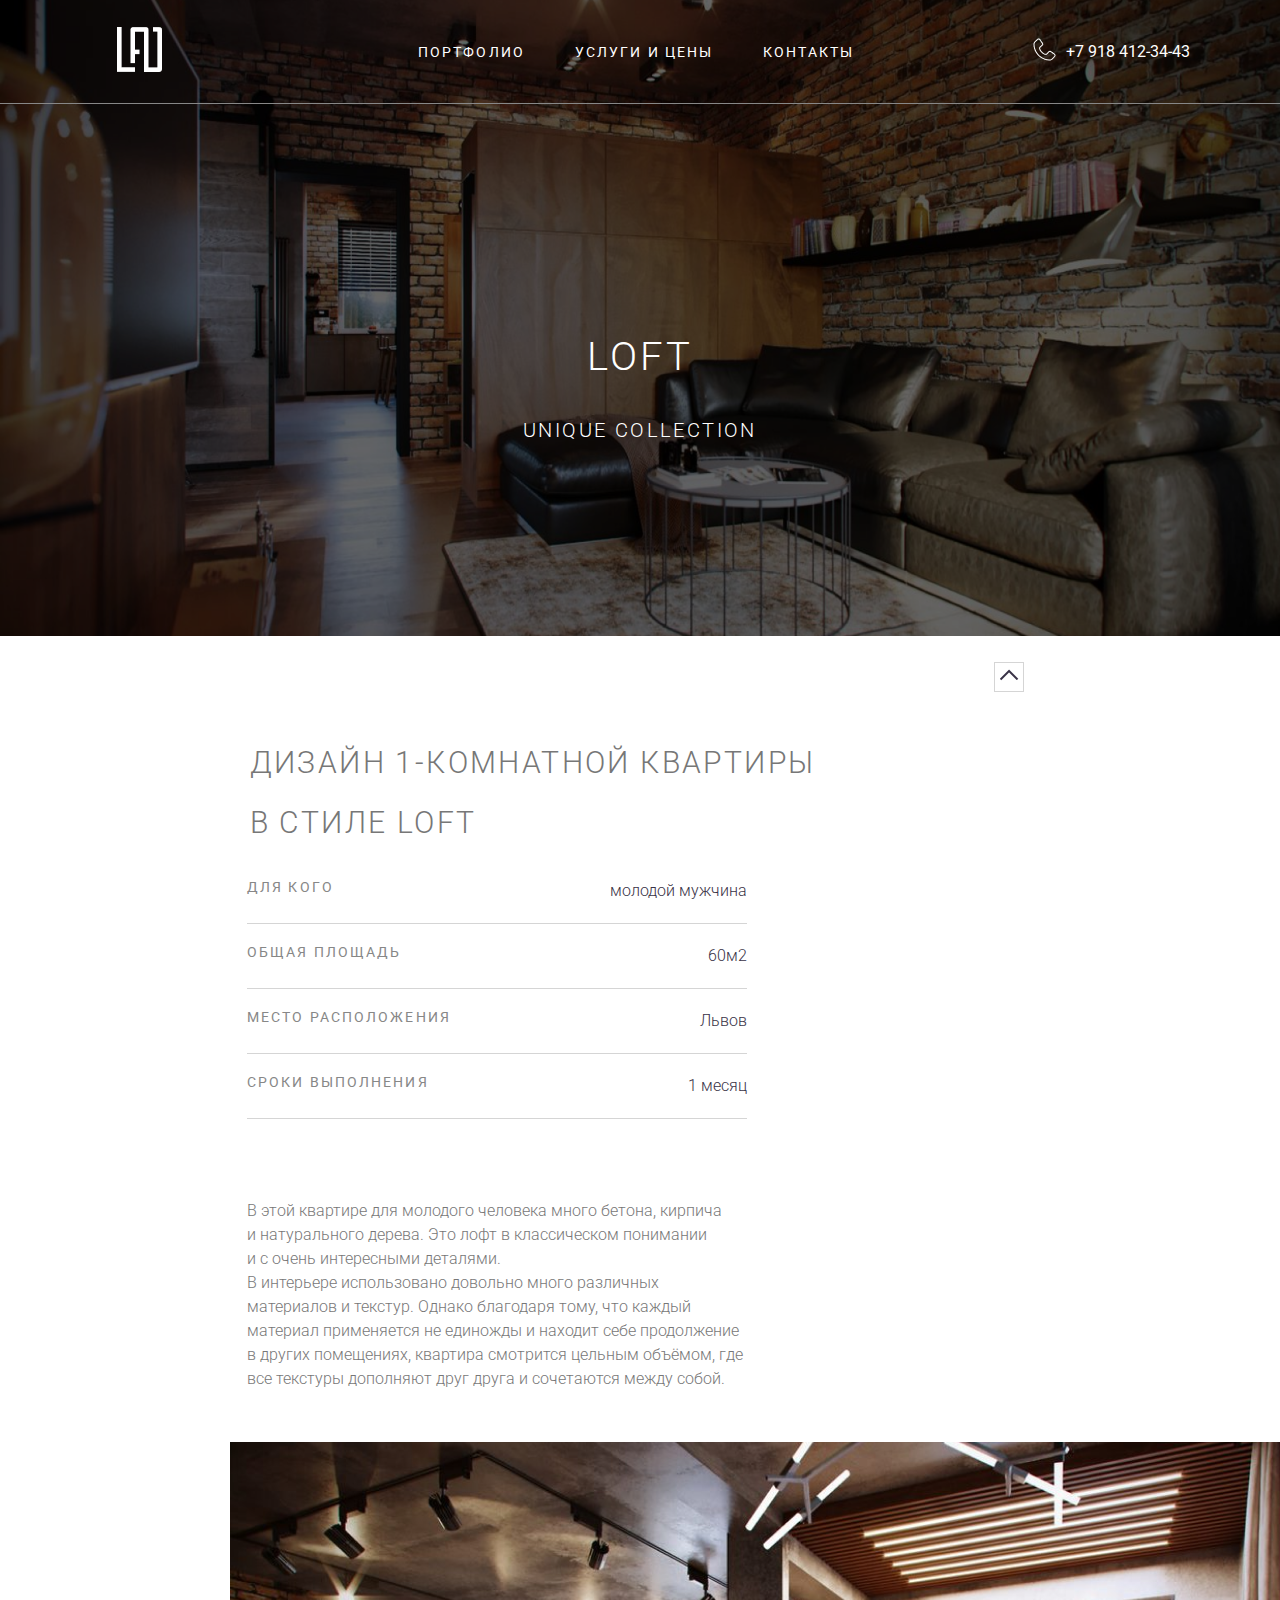
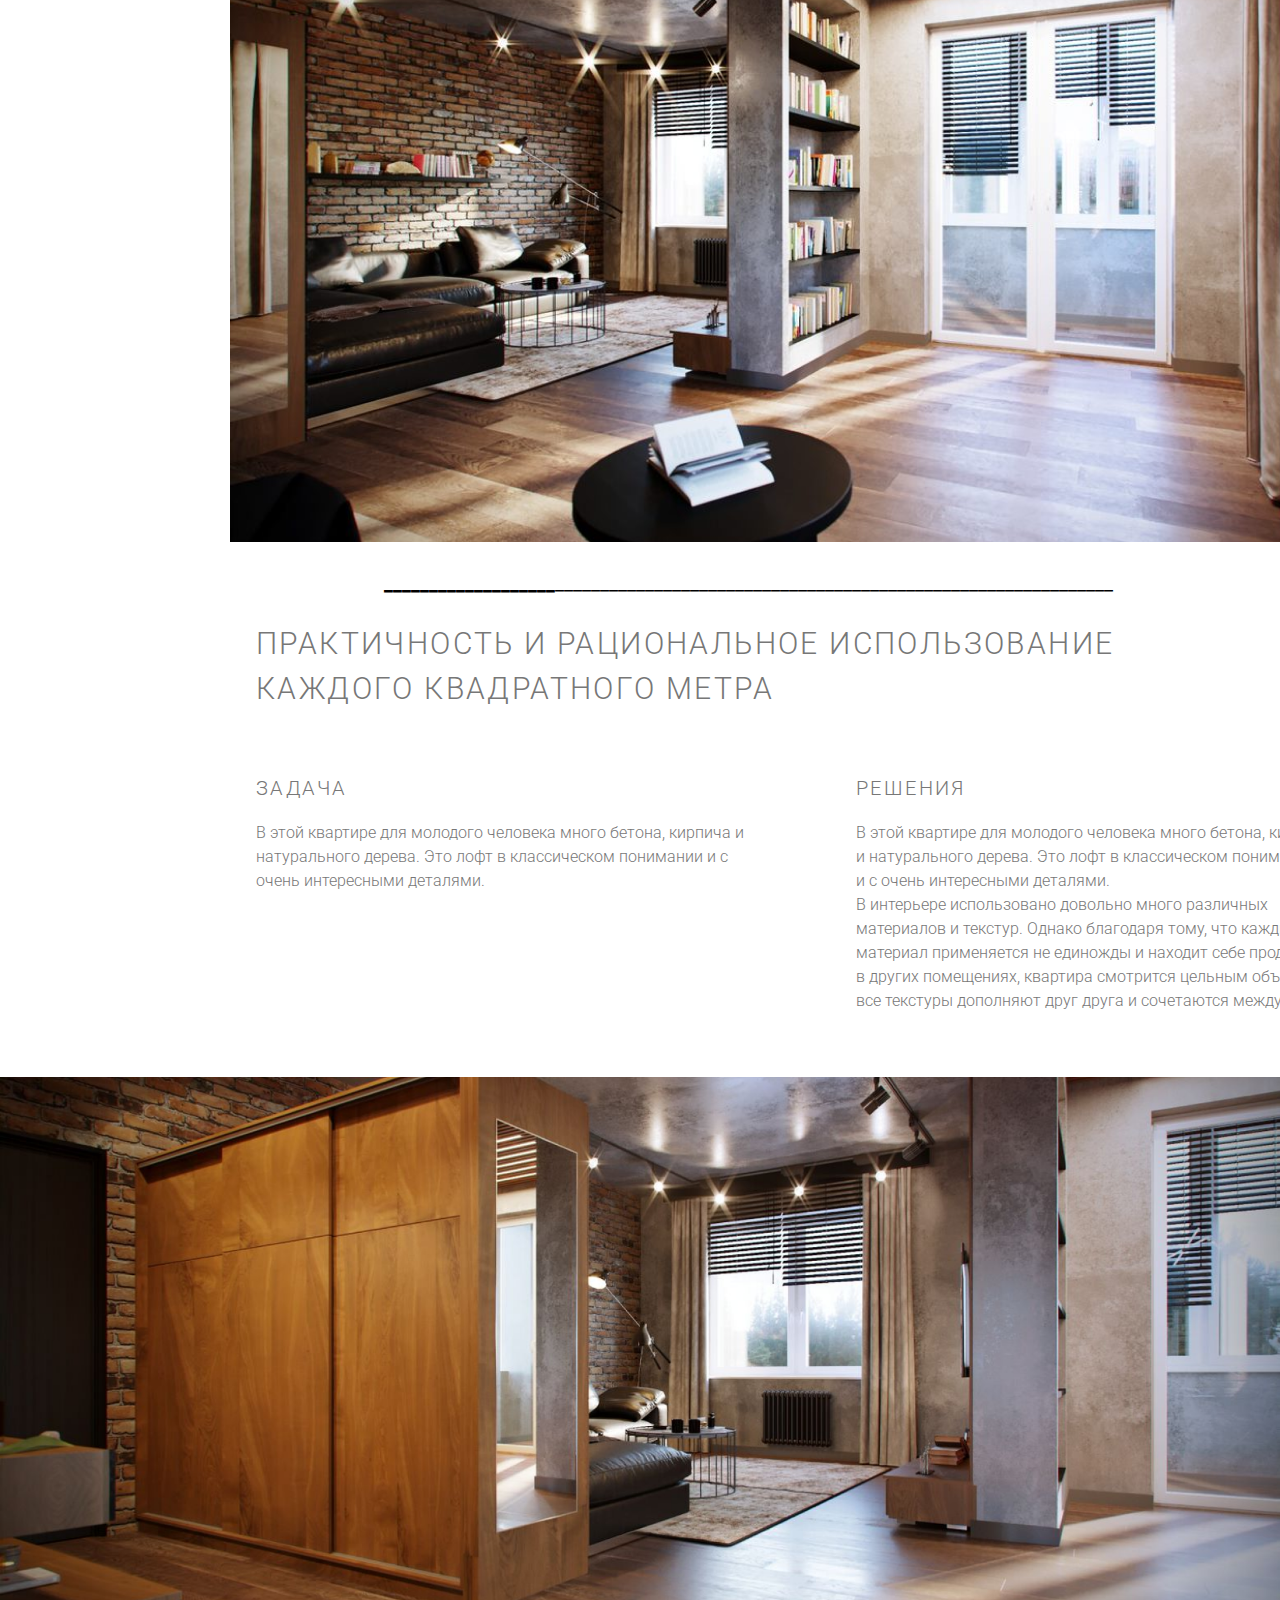
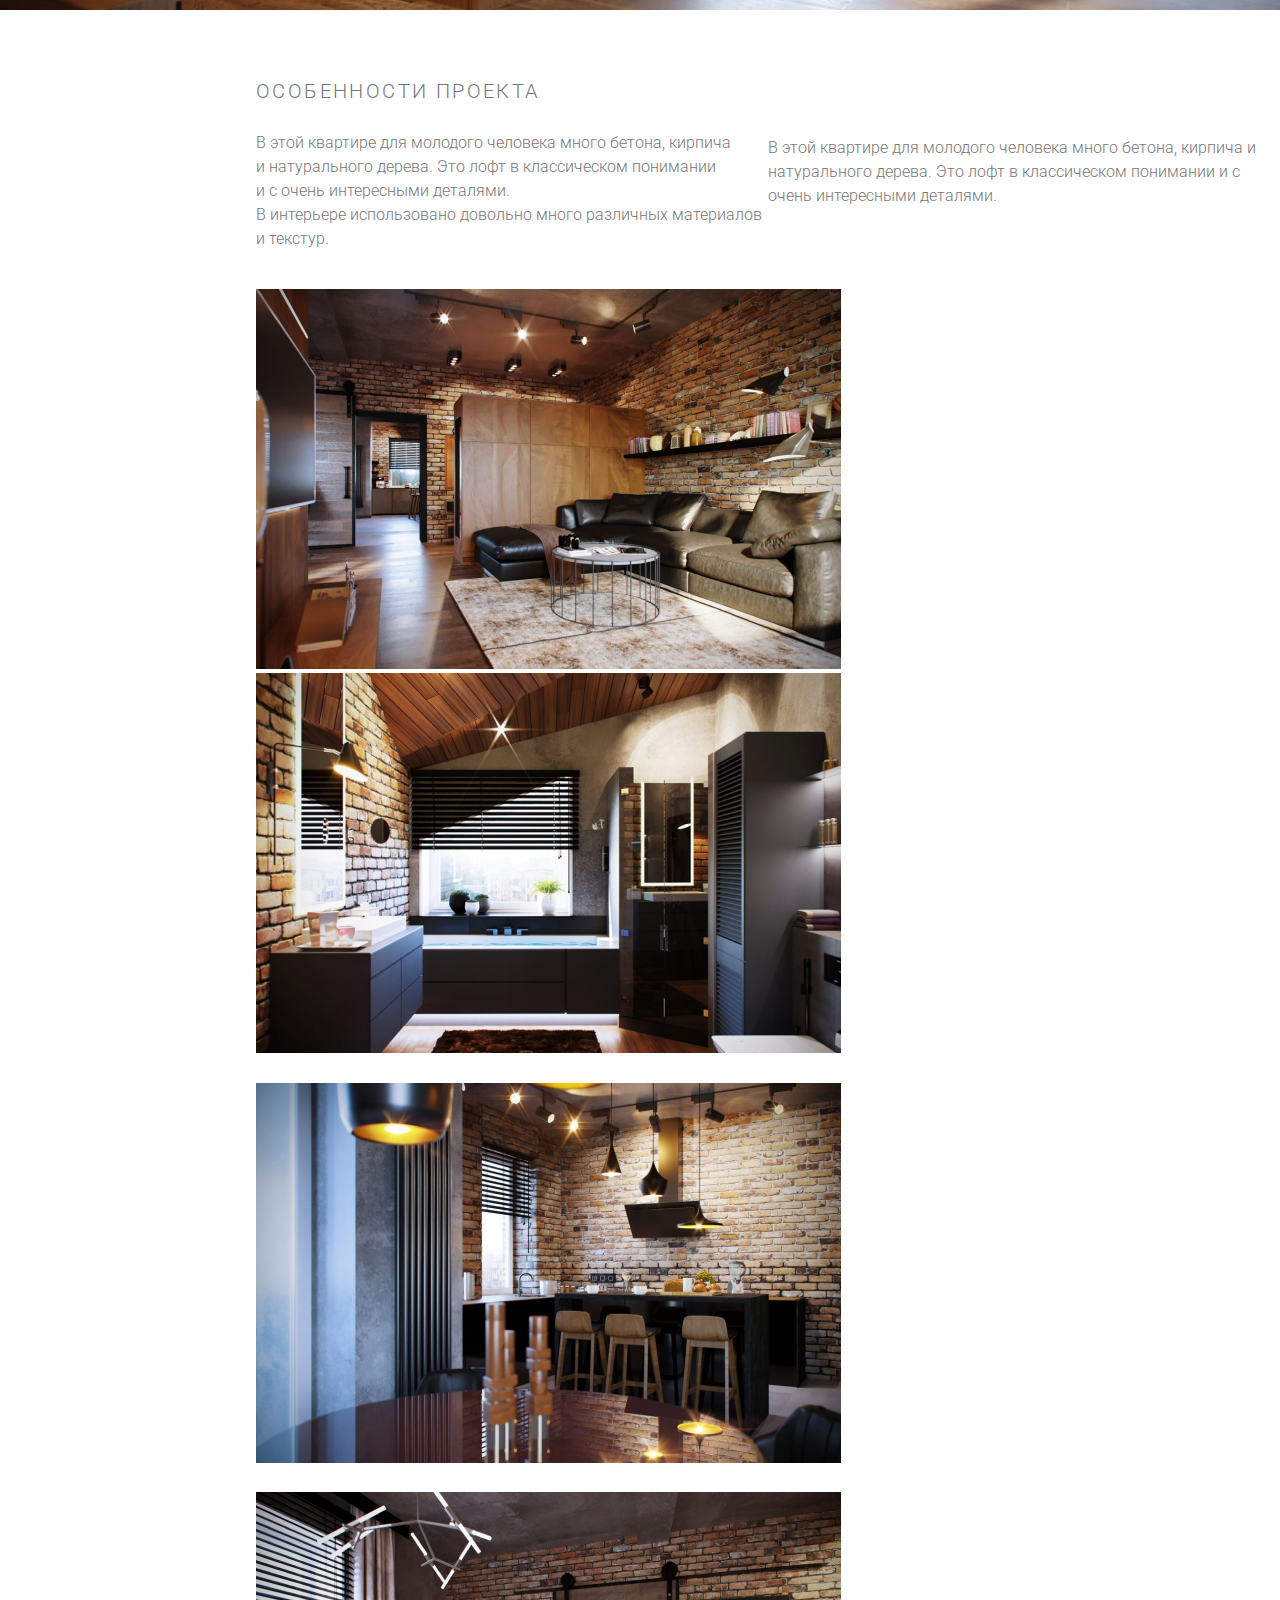
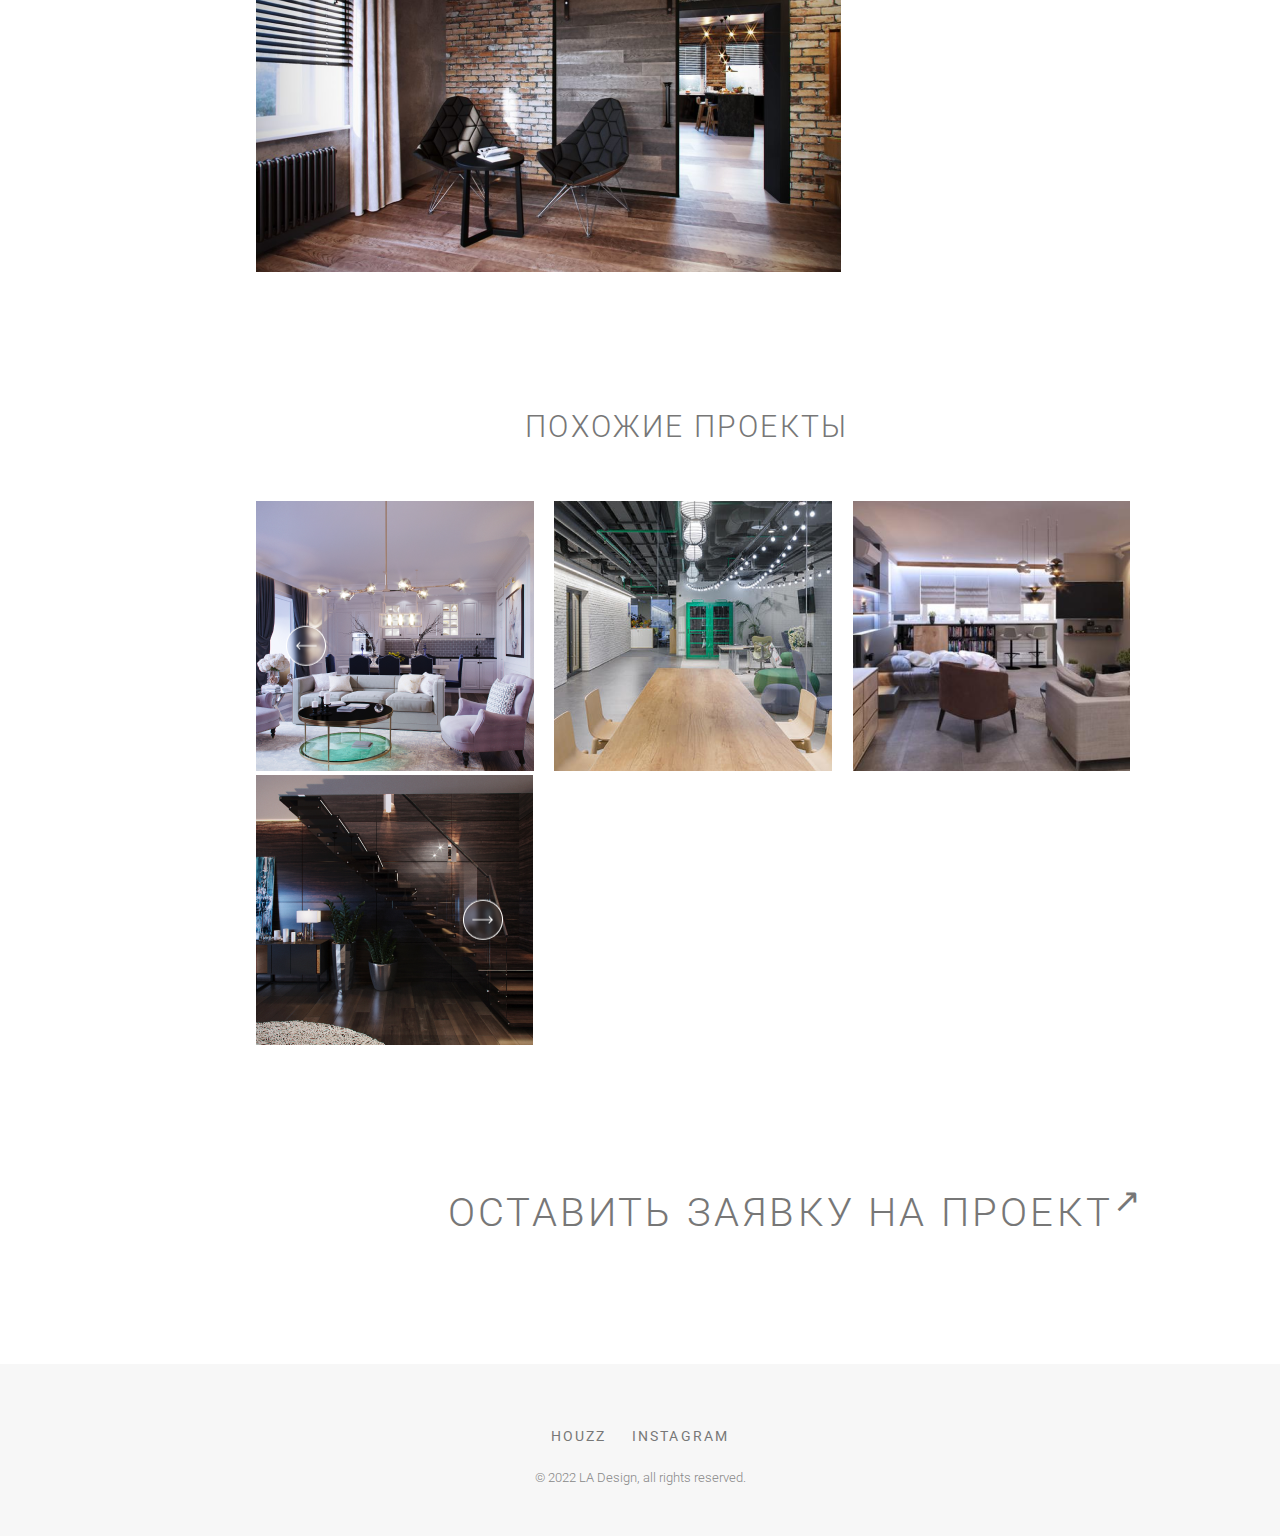
==== index.html @ c65eb6fe "Add files via upload" ====
<!DOCTYPE html>
<html lang="en">
<head>
    <meta charset="UTF-8">
    <title>Figma-Flex-maket</title>
    <link rel="preconnect" href="https://fonts.googleapis.com">
<link rel="preconnect" href="https://fonts.gstatic.com" crossorigin>
<link href="https://fonts.googleapis.com/css2?family=Roboto&display=swap" rel="stylesheet">
    <link rel="stylesheet" href="style.css">
</head>
<body>
    <header>
        <section class="wallpaper">
            <div class="home"></div>
            <img src="home.png" class="home" >
            <div class="menu">
                <div class="item-1"><a><img src="logo.png" class="logo"></a></div>
                <div class="item-2">
                    <div class="initem-1"><a href="portfolio">портфолио</a></div>
                    <div class="initem-2"><a href="services">услуги и цены</a></div>
                    <div class="initem-3"><a href="contacts">контакты</a></div>
                </div>
                <div class="item-3">
                    <div class="initem3-1"><img src="phone.png"></div>
                    <div class="initem3-1"><a href="+7 918 412-34-43">+7 918 412-34-43</a></div>
                </div>
            </div>
            <div class="main-word">
            <p class="loft">Loft</p>
            <p class="unique">Unique collection</p>
        </div>
        </section>
    </header>
    <section class="specification">
        <div class="button-up">
            <button><a href="header"><img src="up.png"></a></button>
        </div>
        <div class="design">
             <p>Дизайн 1-комнатной квартиры<br> в стиле loft</p>
        </div>
        <!-- 1 -->
        <div class="description">
            <div class="items-1">
                <div class="kriterii">
                    <div class="fonts">для кого</div>
                    <div class="fonts-2">молодой мужчина</div>
                </div>
                <div class="kriterii">
                    <div class="fonts">общая площадь</div>
                    <div class="fonts-2">60м2</div>
                </div>
                <div class="kriterii">
                    <div class="fonts">место расположения</div>
                    <div class="fonts-2">Львов</div>
                </div>
                <div class="kriterii">
                    <div class="fonts">сроки выполнения</div>
                    <div class="fonts-2">1 месяц</div>
                </div>

            </div>
            <div class="items-2">
                <div class="item-21">В этой квартире для молодого человека много бетона, кирпича и натурального дерева. Это лофт в классическом понимании и с очень интересными деталями.<br>
                    В интерьере использовано довольно много различных материалов и текстур. Однако благодаря тому, что каждый материал применяется не единожды и находит себе продолжение в других помещениях, квартира смотрится цельным объёмом, где все текстуры дополняют друг друга и сочетаются между собой.</div>
            </div>
        </div>
        <!-- 2 -->
        <img src="inter.png" class="inter-png">
        <div class="line">
            <div class="wline">___________________</div>
            <div class="oline">______________________________________________________________</div>
        </div>
        <p class="zagolovok">практичность и рациональное использование каждого квадратного метра</p>
        <div class="tasks_solution">
            <div class="tasks"><p>задача</p><br><span class="intasks">В этой квартире для молодого человека много бетона, кирпича и натурального дерева. Это лофт в классическом понимании и с очень интересными деталями.</span></div>
            <div class="solution"><p>решения</p><br><span class="insolution">В этой квартире для молодого человека много бетона, кирпича и натурального дерева. Это лофт в классическом понимании и с очень интересными деталями.<br>
                В интерьере использовано довольно много различных материалов и текстур. Однако благодаря тому, что каждый материал применяется не единожды и находит себе продолжение в других помещениях, квартира смотрится цельным объёмом, где все текстуры дополняют друг друга и сочетаются между собой.</span></div>
        </div>
        <img src="shkaf.png" class="shkaf">
        <p class="pros">особенности проекта</p>
        <div class="pros-p">
            <div class="pros-1">В этой квартире для молодого человека много бетона, кирпича и натурального дерева. Это лофт в классическом понимании и с очень интересными деталями.<br>
                В интерьере использовано довольно много различных материалов и текстур.</div>
            <div class="pros-2">В этой квартире для молодого человека много бетона, кирпича и натурального дерева. Это лофт в классическом понимании и с очень интересными деталями.</div>
        </div>
        <div class="block">
                <div class="block-1"><img src="block-1.png"></div>
                <div class="block-2"><img src="block-2.png"></div>
                <div class="block-3"><img src="block-3.png"></div>
                <div class="block-4"><img src="block-4.png"></div>
        </div>
        <p class="similar-projects">похожие проекты</p>
        <div class="pictures">
            <div class="pic-1"><img src="pic-1.png"><button class="b1"><img src="button.png"></button></div>
            <div class="pic-2"><img src="pic-2.png"></div>
            <div class="pic-3"><img src="pic-3.png"></div>
            <div class="pic-4"><img src="pic-4.png"><button class="b2"><img src="button2.png"></button></div>
    </div>
    <p class="pre-footer"><a href="a">оставить заявку на проект<sup>↗</sup></a></p>
</section>
<footer>
    <div class="links">
        <div class="link-1"><a href="https://www.houzz.ru/">houzz</a></div>
        <div class="link-1"><a href="https://www.instagram.com/mnzl_lexei/">instagram</a></div>
    </div>
    <p class="ccc">© 2022 LA Design, all rights reserved.</p>
</footer>
</body>
</html>
---- style.css ----
*{
    padding: 0;
    margin: 0;
}
body{
    font-size: 16px;
    font-weight: normal;
    font-family: "Roboto", sans-serif;
}
.wallpaper{
    min-height: 636px;
    /* box-sizing: border-box; было отключено*/
    /* способ задать картинку в бекграунд */
    /* background-position: center;
    background-repeat: no-repeat;
    background-size: cover;
    background-color: #000;
    background-image: url(home.png);
    filter: brightness(40%); */
}
.home{
    /* задает затенение на картинку */
    filter: brightness(40%);
    position: absolute;
    /* max-width: 2420px; было выключено */
    width: 100%;
    max-height: 636px;
    height: 100%;
    background-color: rgba(0, 0, 0, 0.805);
}
.menu{
    border-bottom: 0.5px solid #878787;
    position: relative;
    min-height: 100px;
    display: flex;
    justify-content: space-around;
    align-items: center;
}
.menu a{
    color: white;
    text-decoration: none;
}
.item-1{
    align-self: flex-start;
    padding: 27px;
}
.item-2{
    text-transform: uppercase;
    font-weight: 400;
    font-size: 14px;
    line-height: 16px;
    letter-spacing: 0.15em;
    color: white;
    display: flex;
    justify-content: space-around;
    gap:50px;
    padding-left: 50px;
}
.item-3 {
    display: flex;
    align-items: center;
    gap: 10px;
    color: white;
}
.logo{
    cursor: pointer;
}
.main-word{
    display: flex;
    flex-direction: column;
    position: relative;
    color: white;
    text-align: center;
    height: 532px;
    /* background-color: green; */
    justify-content: center;
    /* padding-top: 15%; */
}
.loft{
    line-height: 3;
    font-size: 40px;
    text-transform: uppercase;
    font-weight: 300;
    letter-spacing: 0.08em;
}
.unique{
    font-weight: 300;
    font-size: 20px;
    line-height: 27px;
    letter-spacing: 0.12em;
    text-transform: uppercase;
}
.button-up{
    position: relative;
    display: flex;
    justify-content: flex-end;
    padding-right: 20%;
    padding-top: 2%;
}
.button-up button{
    background: none;
    border: none;
}


.design{
    display: flex;
    align-items: center;
    padding-top: 3%;
    padding-left: 19.5%;
}
.design p{
    color: #777777;
    font-weight: 300;
    font-size: 30px;
    line-height: 2;
    text-transform: uppercase;
    letter-spacing: 0.08em;
}
/* 1 */
.description{
    /* background-color: red; */
    display: flex;
    margin-left: 19.3%;
    margin-top: 2%;
    gap: 50px;
    flex-wrap: wrap;
}
.items-1{
    /* background-color: green; */
    max-width: 500px;
    width: 100%;
}

.kriterii{
    /* background-color: red; */
    display: flex;
    justify-content: space-between;
    width: 100%;
    border-bottom: 1px solid #D5D5D5;
    padding-bottom: 20px;
    margin-bottom: 20px;
}
.fonts{
    color: #878787;
    font-weight: 400;
    font-size: 14px;
    line-height: 16px;
    letter-spacing: 0.15em;
    text-transform: uppercase;
}
.fonts-2{
    color: #393246;
    font-weight: 300;
    font-size: 16px;
    line-height: 24px;
}

.items-2{
    display: flex;
    max-width: 500px;
    width: 100%;
}
.item-21{
    line-height: 24px;
    color: #777777;
    padding-top: 10px;
    font-size: 16px;
    font-weight: 300;
    max-width: 500px;
    width: 100%;
}
/* 2 */
.inter-png{
    margin-top: 4%;
    margin-left: 18%;
    max-width: 100%;
    left: auto;
}
@media screen and (max-width:850px){
    .inter-png{
        max-width: 750px;
        margin-left: 4%;
    }
}   

.line{
    /* background-color: rgb(67, 10, 174); */
    display: flex;
    margin-left: 30%;
    margin-top: 2%;
}

.wline{
    /* background-color: green; */
    font-weight: 900;
}
.wline, .oline{
    font-size: 20px;
}
@media screen and (max-width:850px){
    .line{
        margin-left: 5%;
    }
}   
.zagolovok{
    color: #777777;
    text-transform:uppercase;
    font-weight: 300;
    font-size: 30px;
    line-height: 45px;
    letter-spacing: 0.08em;
    max-width: 1000px;
    margin-left:20% ;
    margin-top: 2%;
}
.tasks_solution{
    display: flex;
    margin-left: 20%;
    max-width: 1170px;
    gap: 100px;
    padding-top: 5%;
}
.tasks p, .solution p{
    min-width: 500px;
    font-weight: 300;
    font-size: 20px;
    line-height: 27px;
    letter-spacing: 0.12em;
    text-transform: uppercase;
    color: #777777
    
}
.intasks, .insolution{
    color: #777777;
    font-weight: 300;
    font-size: 16px;
    line-height: 24px;
}

@media screen and (max-width: 850px){
    .tasks_solution{
        flex-wrap: wrap;
    }
}

.shkaf{
    margin-top: 5%;
    max-width: 100%;
}
.pros{
    color: #777777;
    font-weight: 300;
    font-size: 20px;
    line-height: 27px;
    letter-spacing: 0.12em;
    text-transform: uppercase;
    margin-left: 20%;
    margin-top: 5%;
    padding-bottom: 2%;
}
.pros-p{
    display: flex;
    max-width: 1170px;
    margin-left: 20%;
    margin-bottom: 3%;
}
.pros-1{
    font-weight: 300;
    font-size: 16px;
    line-height: 24px;
    color: #777777;
}
.pros-2{
    font-weight: 300;
    font-size: 16px;
    line-height: 24px;
    color: #777777;
    padding-top: 0.5%;
}
.block{
    display: flex;
    flex-direction: row;
    flex-wrap: wrap;
    max-width: 1270px;
    margin-left: 20%;
    gap: 3%;
}
.block-3, .block-4{
    padding-top: 2.5%;
}
.similar-projects{
    color: #777777;
    font-weight: 300;
    font-size: 30px;
    line-height: 45px;
    letter-spacing: 0.08em;
    text-transform: uppercase;
    margin-left: 41% ;
    padding-top: 10%;
}
.pictures{
    display: flex;
    gap: 2%;
    margin-left: 20%;
    padding-top: 4%;
    flex-wrap: wrap;
}

.b1{
    position: absolute;
/* позволяет прикрепить в люои месте элементЮ которй будет корректно отображаться во всех масштабах */
    transform: translate(-620%, 290%);
    cursor: pointer;
    background: none;
    border: none;
    
}
.b2{
    position: absolute;
    transform: translate(-175%, 290%);
    cursor: pointer;
    background:none;
    border: none;
}
.pre-footer{
    color: #777777;
    font-weight: 300;
    font-size: 40px;
    line-height: 47px;
    letter-spacing: 0.08em;
    text-transform: uppercase;
    margin: 10% 0 10% 35%;
}
.pre-footer a{
    color: #777777;
    text-decoration: none;
}

footer{
    background-color: #F7F7F7;
    width: 100%;
}
.links{
    display: flex;
    justify-content: center;
    gap: 2%;
    padding-top: 5%;
    padding-bottom: 2%;
}
.link-1{
    font-weight: 400;
    font-size: 14px;
    line-height: 16px;
    letter-spacing: 0.15em;
    text-transform: uppercase;
}
.link-1 a{
    text-decoration: none;
    color: #777777;
}
.ccc{
    color: #878787;
    font-weight: 300;
    font-size: 13px;
    line-height: 15px;
    text-align: center;
    padding-bottom: 4%;
}


/* псевдоэлементы. Нужны для внедрения контента без использования html */
/* .loft::before{
    content: "yo";
    color: red;
} */
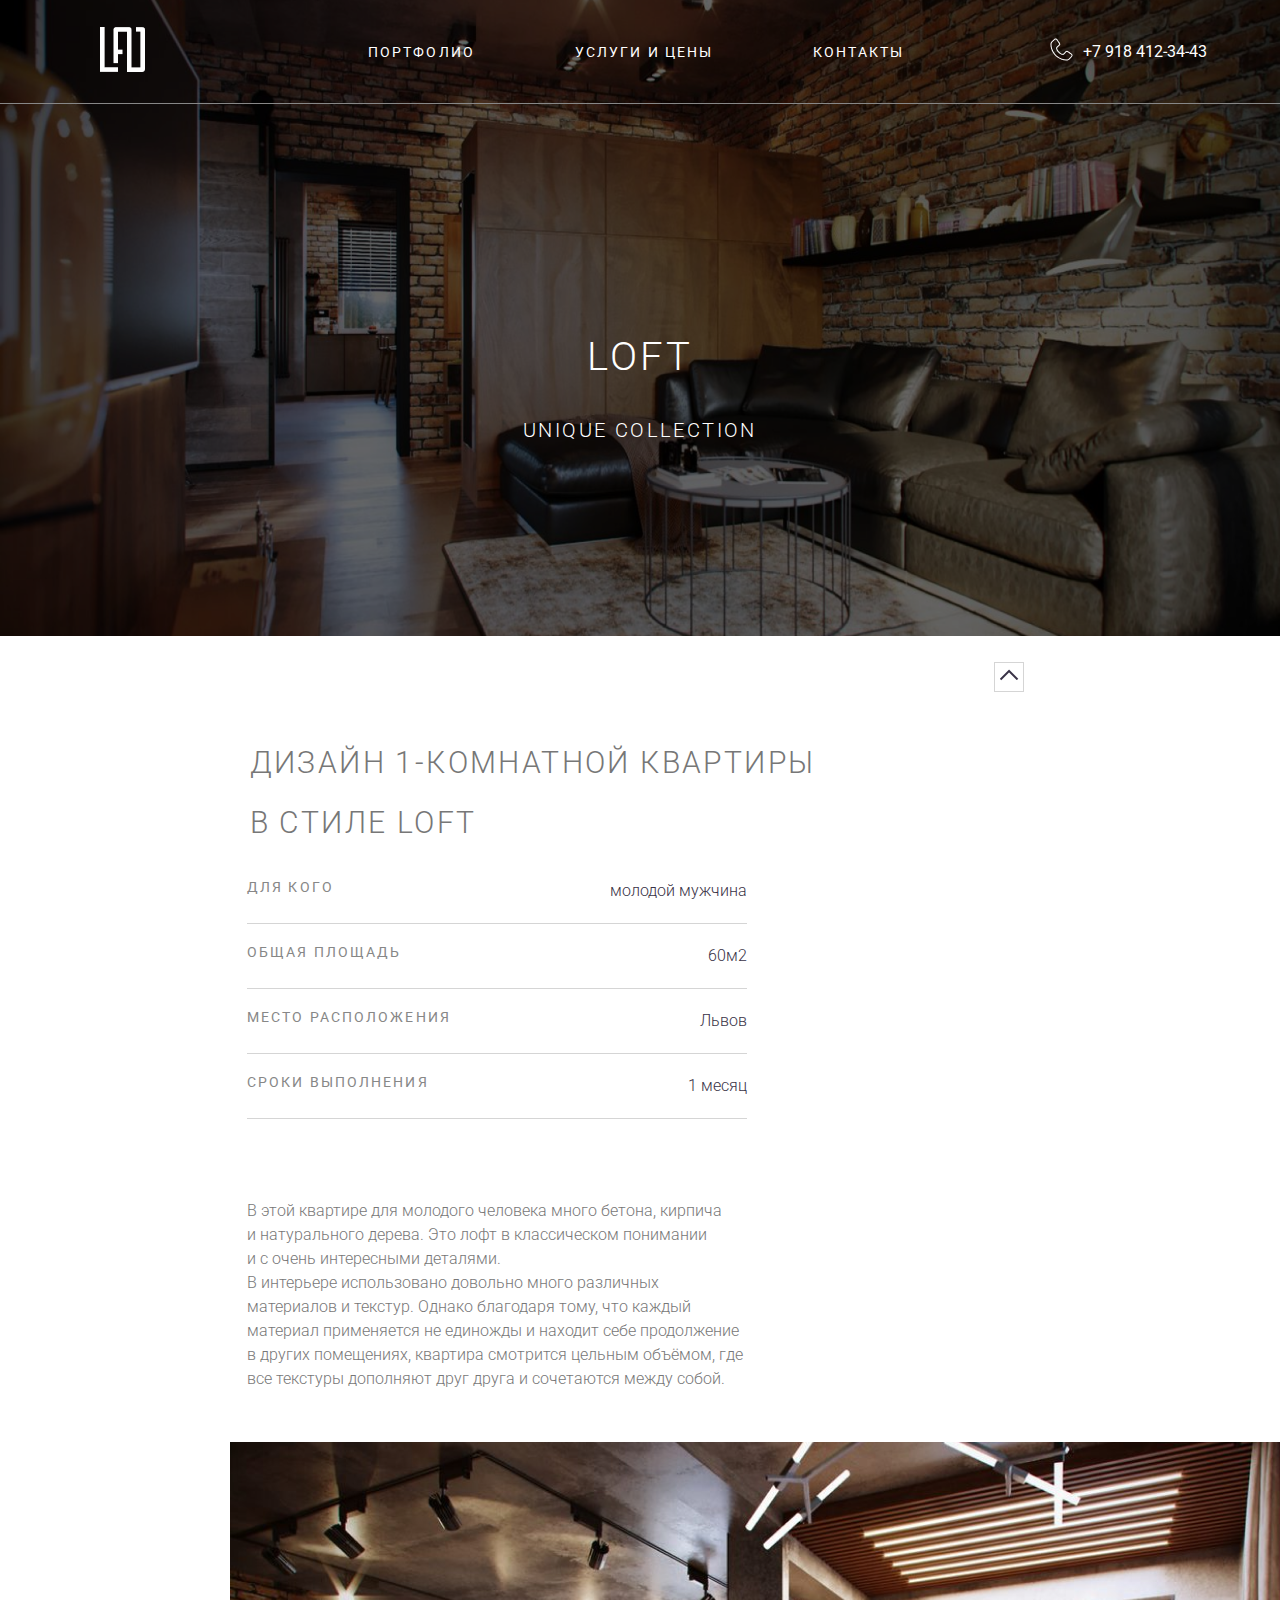
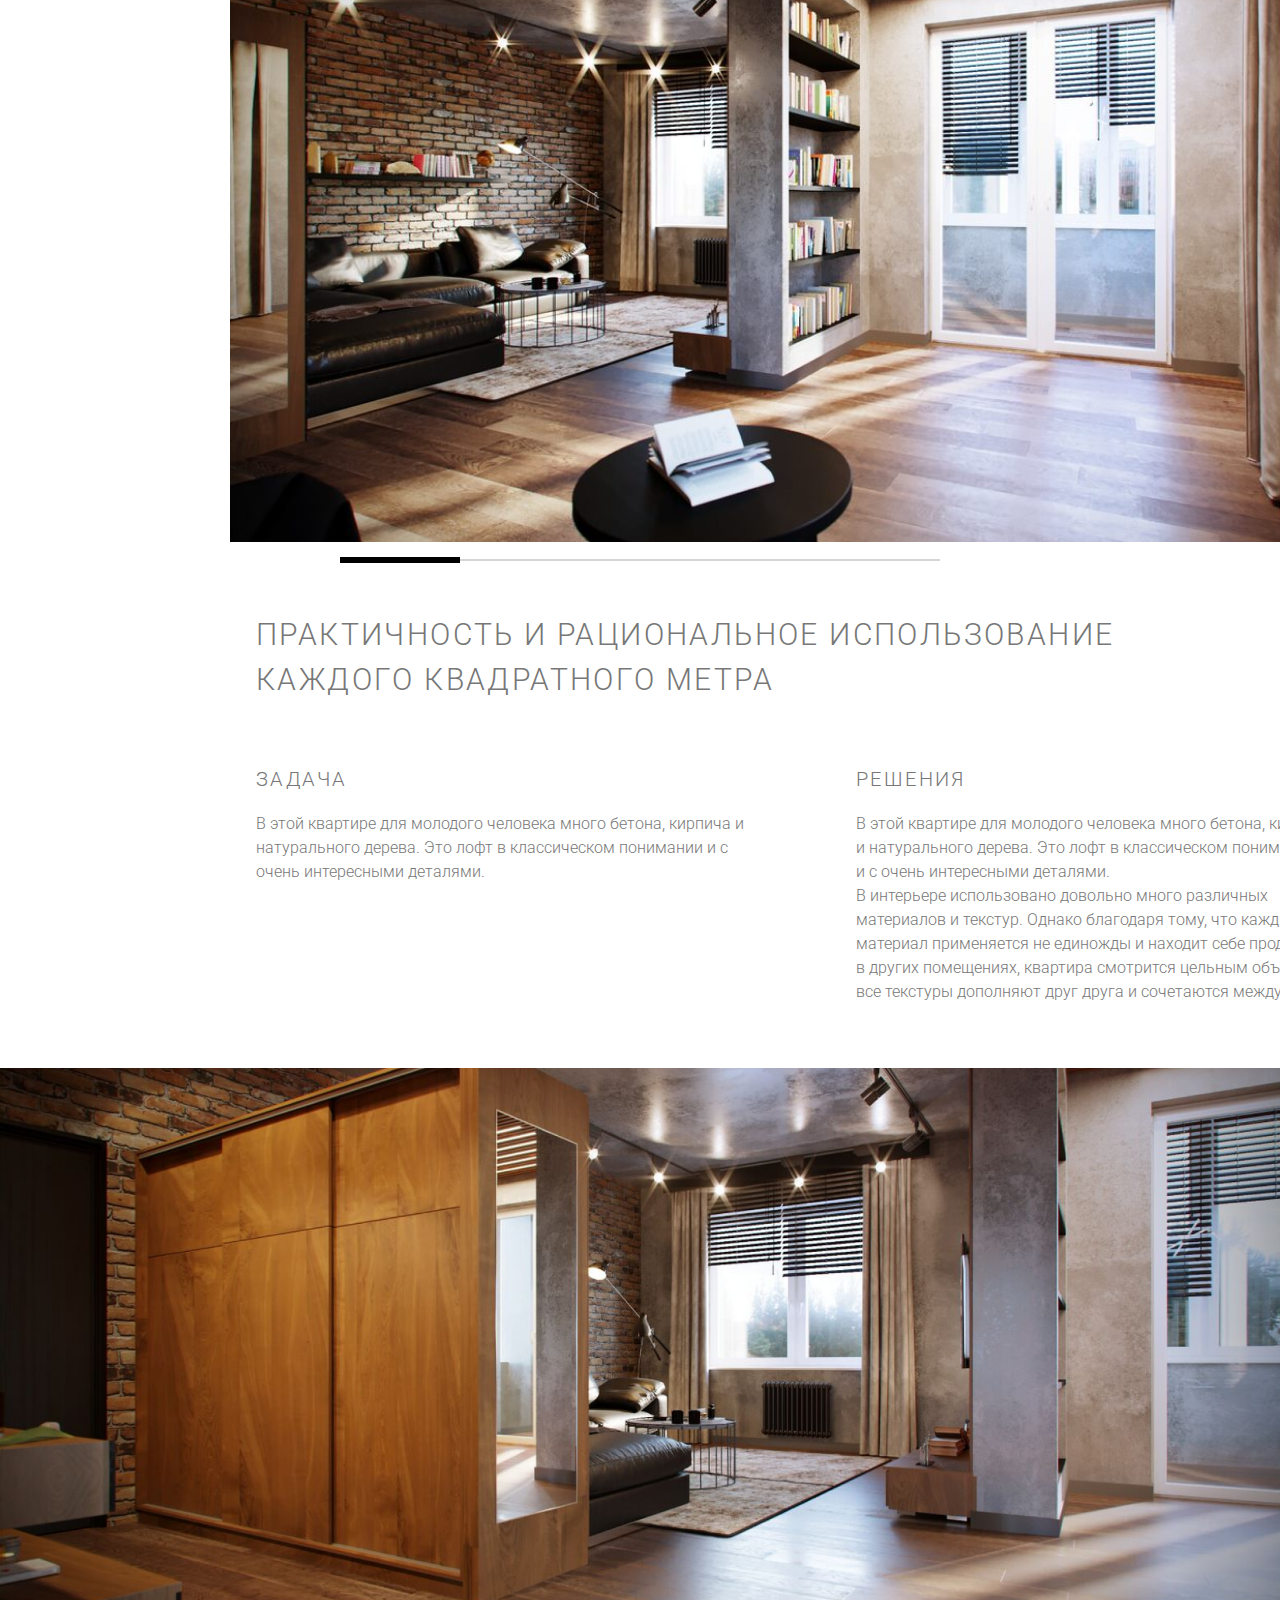
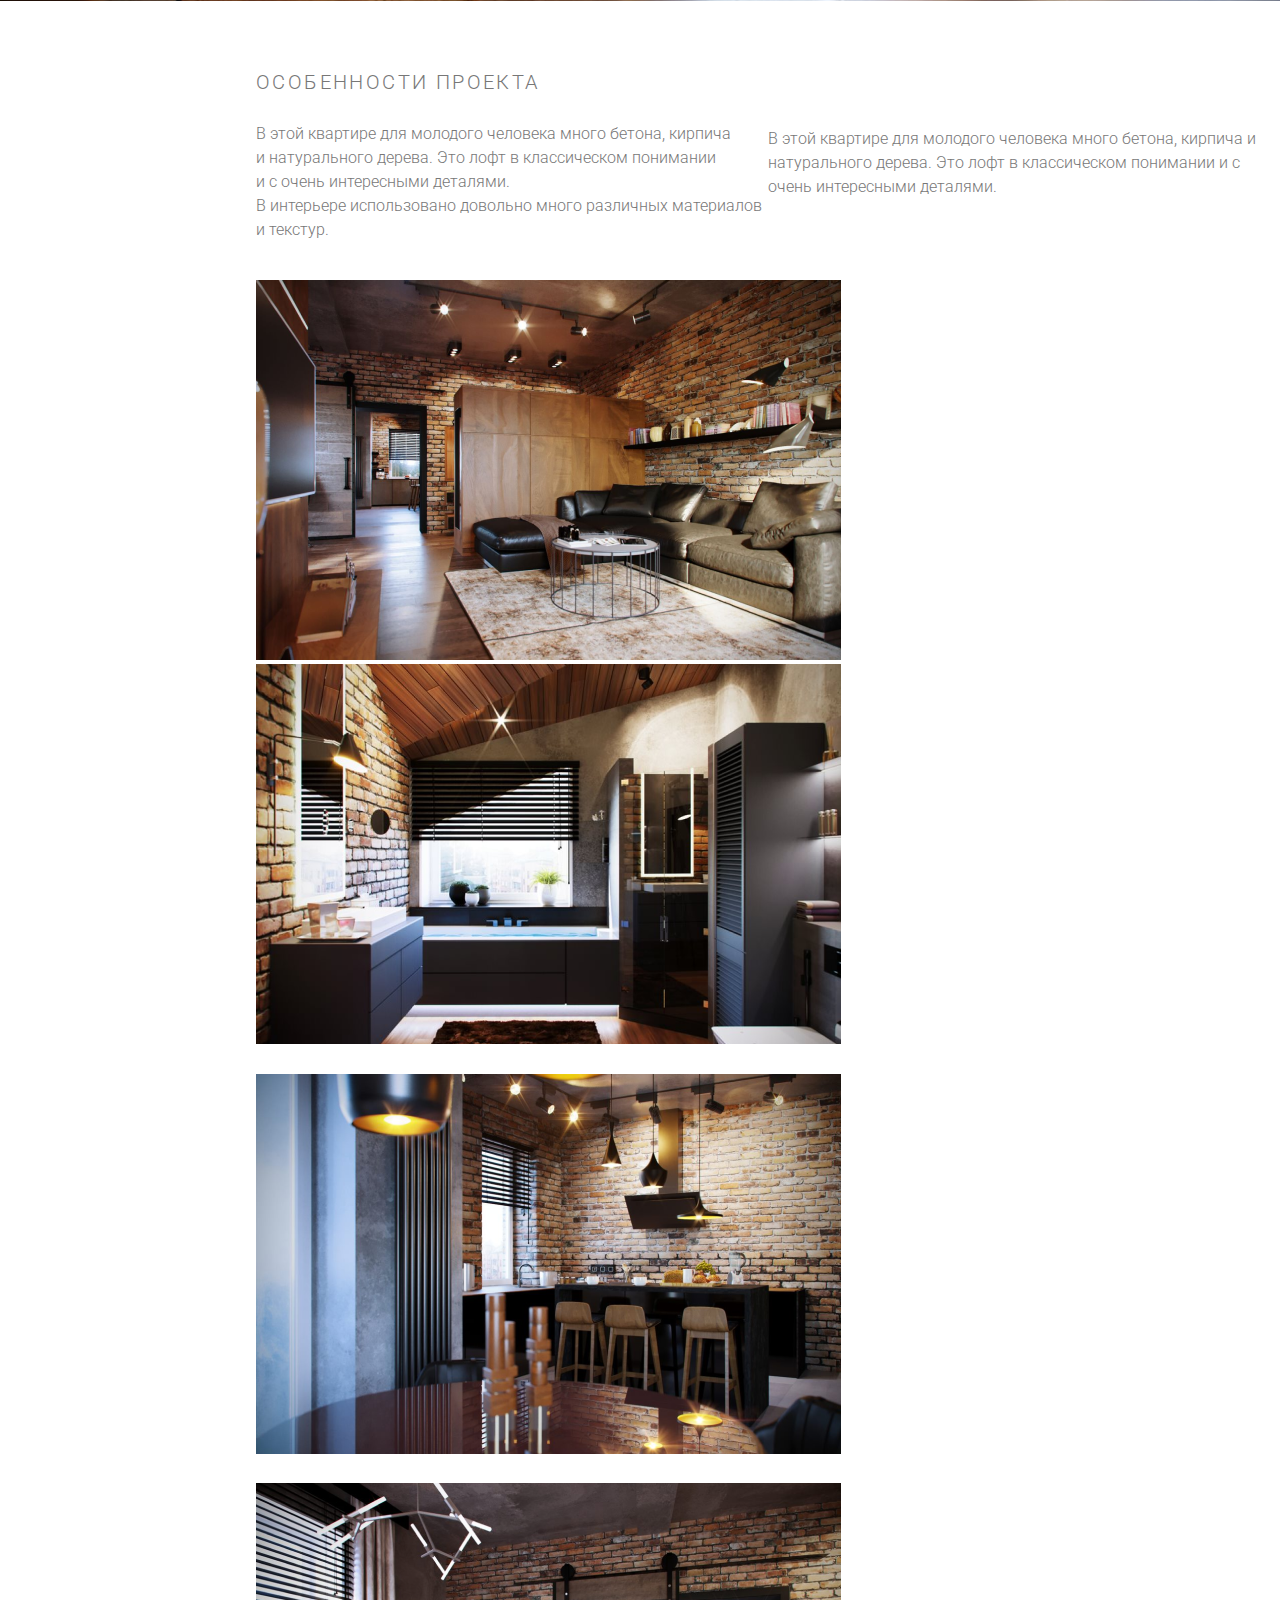
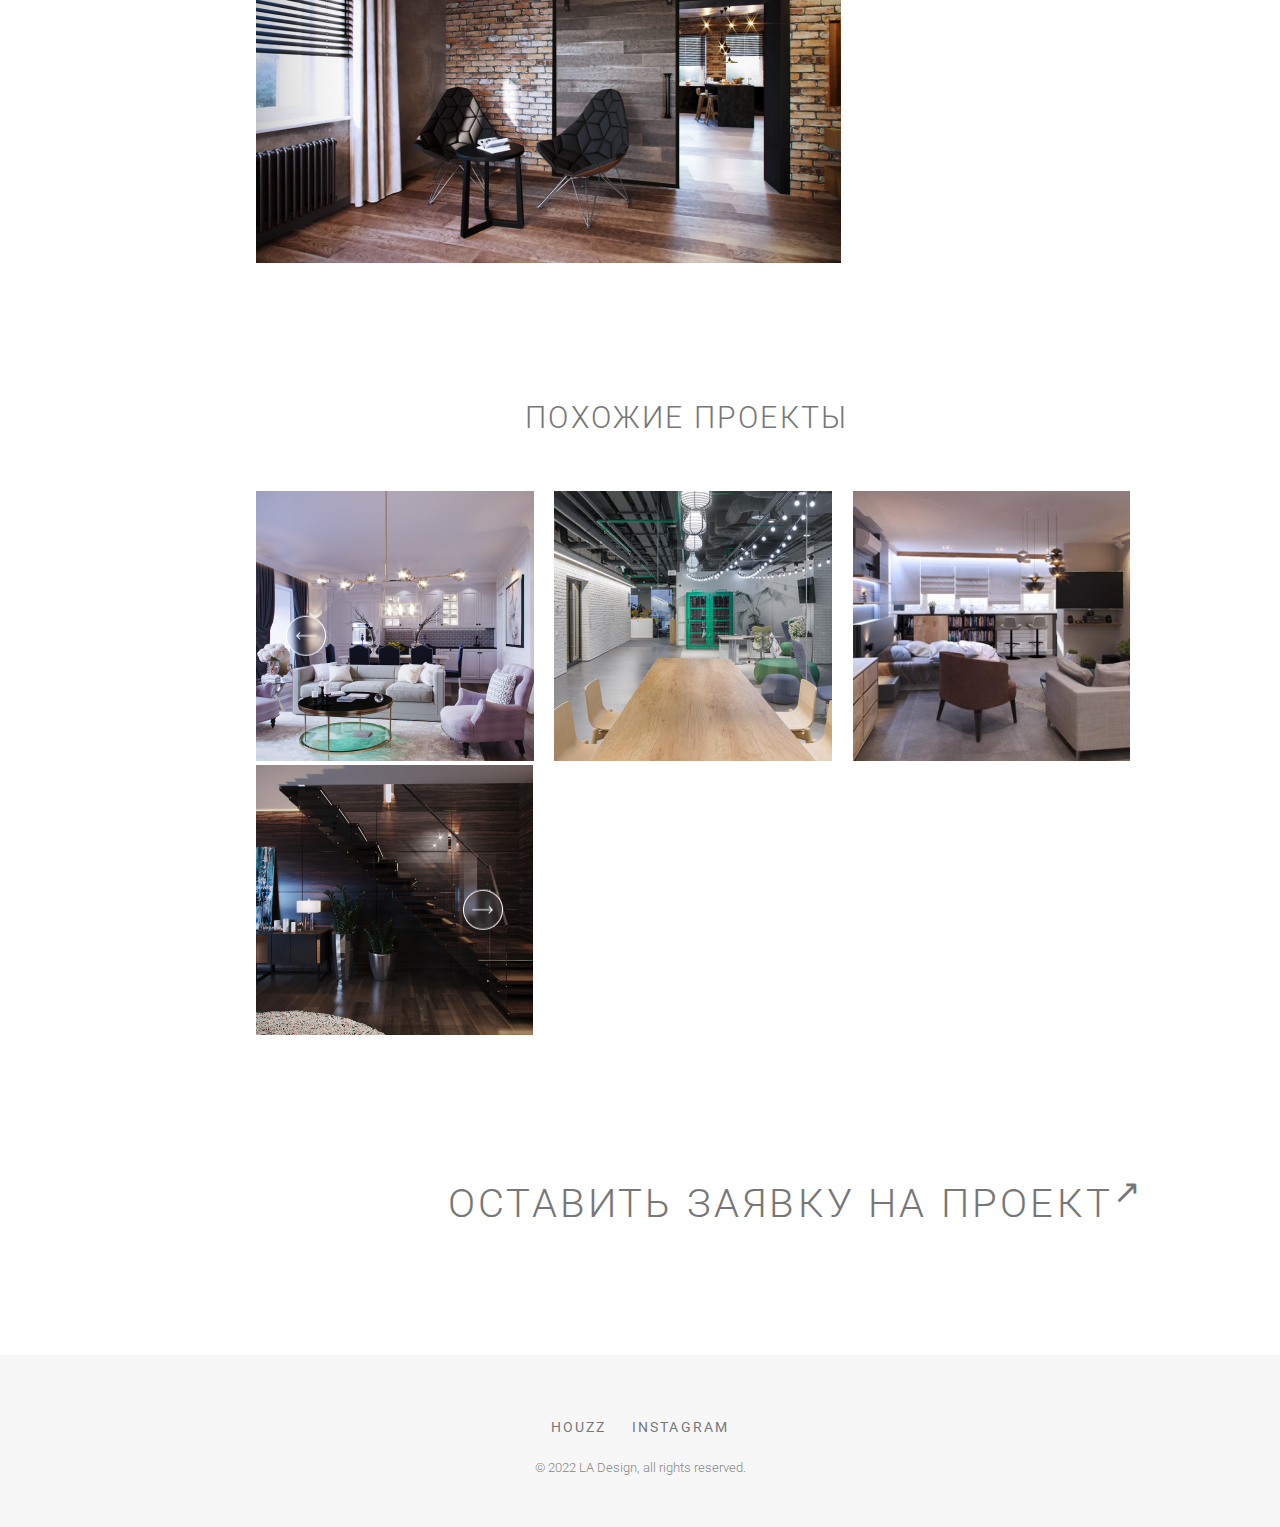
==== commit 67c4b0cc: "Add files via upload" ====
--- a/index.html
+++ b/index.html
@@ -9,6 +9,34 @@
     <link rel="stylesheet" href="style.css">
 </head>
 <body>
+    <div class="form closed">
+    <div class="paranza"></div>
+    <div class="fore-close">
+        <button type="button" class="close"><img src="close.png"></button>
+
+    </div>
+
+        <div class="window">
+            <p>оставьте свои контакты. Мы свяжемся с вами и осбудим ваш проект</p>
+            <div class="contact-us">
+                <div class="input">
+                    <input type="text" class="vvod" placeholder="Ваше имя">
+                </div>
+                <div class="input">
+                    <input type="tel" class="vvod" placeholder="Ващ телефон">
+                </div>
+            </div>
+            <div class="button-send">
+                <div class="send">
+                    <button>Отправить</button>
+                </div>
+                <div class="agreement">
+                    Нажимая на кнопку, я даю <a href="agreement">согласие на обработку персональных данных</a>
+                </div>
+            </div>
+        </div>
+     
+    </div>
     <header>
         <section class="wallpaper">
             <div class="home"></div>
@@ -67,8 +95,8 @@
         <!-- 2 -->
         <img src="inter.png" class="inter-png">
         <div class="line">
-            <div class="wline">___________________</div>
-            <div class="oline">______________________________________________________________</div>
+            <button class="slider-control"></button>
+            <div class="slider-line"></div>
         </div>
         <p class="zagolovok">практичность и рациональное использование каждого квадратного метра</p>
         <div class="tasks_solution">
@@ -96,7 +124,9 @@
             <div class="pic-3"><img src="pic-3.png"></div>
             <div class="pic-4"><img src="pic-4.png"><button class="b2"><img src="button2.png"></button></div>
     </div>
+    <div class="application">
     <p class="pre-footer"><a href="a">оставить заявку на проект<sup>↗</sup></a></p>
+</div>
 </section>
 <footer>
     <div class="links">
@@ -105,5 +135,23 @@
     </div>
     <p class="ccc">© 2022 LA Design, all rights reserved.</p>
 </footer>
+<script>
+    const form = document.querySelector('.form');
+    const openButton = document.querySelector('.application');
+    const closeButton = document.querySelector('.close')
+
+    openButton.addEventListener('click', (event) => {
+        event.preventDefault();
+        form.classList.remove('closed');
+        form.classList.add('opened');
+    } )
+
+    closeButton.addEventListener('click', (event) => {
+        form.classList.remove('opened');
+        form.classList.add('closed');
+    } )
+
+
+</script>
 </body>
 </html>
--- a/style.css
+++ b/style.css
@@ -3,10 +3,119 @@
     margin: 0;
 }
 body{
+    position: relative;
     font-size: 16px;
     font-weight: normal;
     font-family: "Roboto", sans-serif;
 }
+.paranza{
+    position: absolute;
+    top: 0;
+    bottom: 0;
+    left: 0;
+    right: 0;
+    z-index: 1;
+    background-color: rgba(0, 0, 0, 0.6);
+}
+.close{
+    position: absolute;
+    width: 22px;
+    height: 22px;
+    z-index: 2;
+    background: none;
+    border: none;
+    top: 0%;
+    left: 97.3%;
+    cursor: pointer;
+}
+.fore-close{
+    /* background-color: red; */
+    position: fixed;
+    z-index: 1;
+    width: 800px;
+    height: 420px;
+    top: 50%;
+    left: 50%;
+    margin-left: -400px;
+    margin-top: -210px;
+}
+.window{
+    position: fixed;
+    width: 800px;
+    height: 360px;
+    background-color: white;
+    top: 50%;
+    left: 50%;
+    margin-left: -400px;
+    margin-top: -180px;
+    z-index: 2;
+}
+.window p{
+    color: #777777;
+    font-weight: 300;
+    font-size: 27px;
+    line-height: 45px;
+    letter-spacing: 0.08em;
+    text-transform: uppercase;
+    max-width: 730px;
+    width: 100%;
+    padding-top: 50px;
+    padding-left: 50px;
+}
+.contact-us{
+    display: flex;
+    margin-left: -8px;
+    padding-top: 40px;
+}
+.contact-us :nth-child(1){
+    margin-left: 30px;
+}
+.input input{
+    width: 335px;
+    border: none;
+    border-bottom: 1px solid grey;
+    padding-bottom: 10px;
+    outline: none;
+}
+.button-send{
+    display: flex;
+    padding-top: 40px;
+    padding-left: 50px;
+}
+/* случай, когда нужно вставить картинку в псевдоэлемент */
+.send button::after{
+    content: url(/strelka1.png);
+    padding-left: 5px;
+}
+.send button{
+    width: 228px;
+    height: 60px;
+    background-color: #393246;
+    color: white;
+    font-weight: 400;
+    font-size: 14px;
+    line-height: 16px;
+    letter-spacing: 0.15em;
+    text-transform: uppercase;
+    border: none;
+    cursor: pointer;
+}
+.agreement{
+    font-weight: 300;
+    font-size: 13px;
+    line-height: 15px;
+    color: #878787;
+    padding-left: 34px;
+    padding-top: 15px;
+    max-width: 350px;
+}
+.agreement a{
+    font-weight: 300;
+    font-size: 13px;
+    line-height: 15px;
+    color: #878787;
+}
+
 .wallpaper{
     min-height: 636px;
     /* box-sizing: border-box; было отключено*/
@@ -54,6 +163,8 @@
     display: flex;
     justify-content: space-around;
     gap:50px;
+}
+.item-2 a{
     padding-left: 50px;
 }
 .item-3 {
@@ -176,6 +287,7 @@
     margin-left: 18%;
     max-width: 100%;
     left: auto;
+    padding-bottom: 1%;
 }
 @media screen and (max-width:850px){
     .inter-png{
@@ -185,19 +297,24 @@
 }   
 
 .line{
-    /* background-color: rgb(67, 10, 174); */
-    display: flex;
-    margin-left: 30%;
-    margin-top: 2%;
-}
-
-.wline{
-    /* background-color: green; */
-    font-weight: 900;
-}
-.wline, .oline{
-    font-size: 20px;
-}
+   width: 600px;
+   position: relative;
+   margin: 0 auto;
+}
+.slider-line{
+border: 1px solid #D5D5D5;
+}
+.slider-control{
+    width: 120px;
+    position: absolute;
+    border: 3px solid black;
+    padding: 0;
+    background-color: none;
+    left: 0;
+    top: 50%;
+    transform: translateY(-50%);
+}
+
 @media screen and (max-width:850px){
     .line{
         margin-left: 5%;
@@ -213,6 +330,7 @@
     max-width: 1000px;
     margin-left:20% ;
     margin-top: 2%;
+    padding-top: 2%;
 }
 .tasks_solution{
     display: flex;
@@ -369,6 +487,18 @@
 }
 
 
+.opened{
+    display: block;
+}
+
+.closed{
+    display: none;
+}
+
+
+
+
+
 /* псевдоэлементы. Нужны для внедрения контента без использования html */
 /* .loft::before{
     content: "yo";
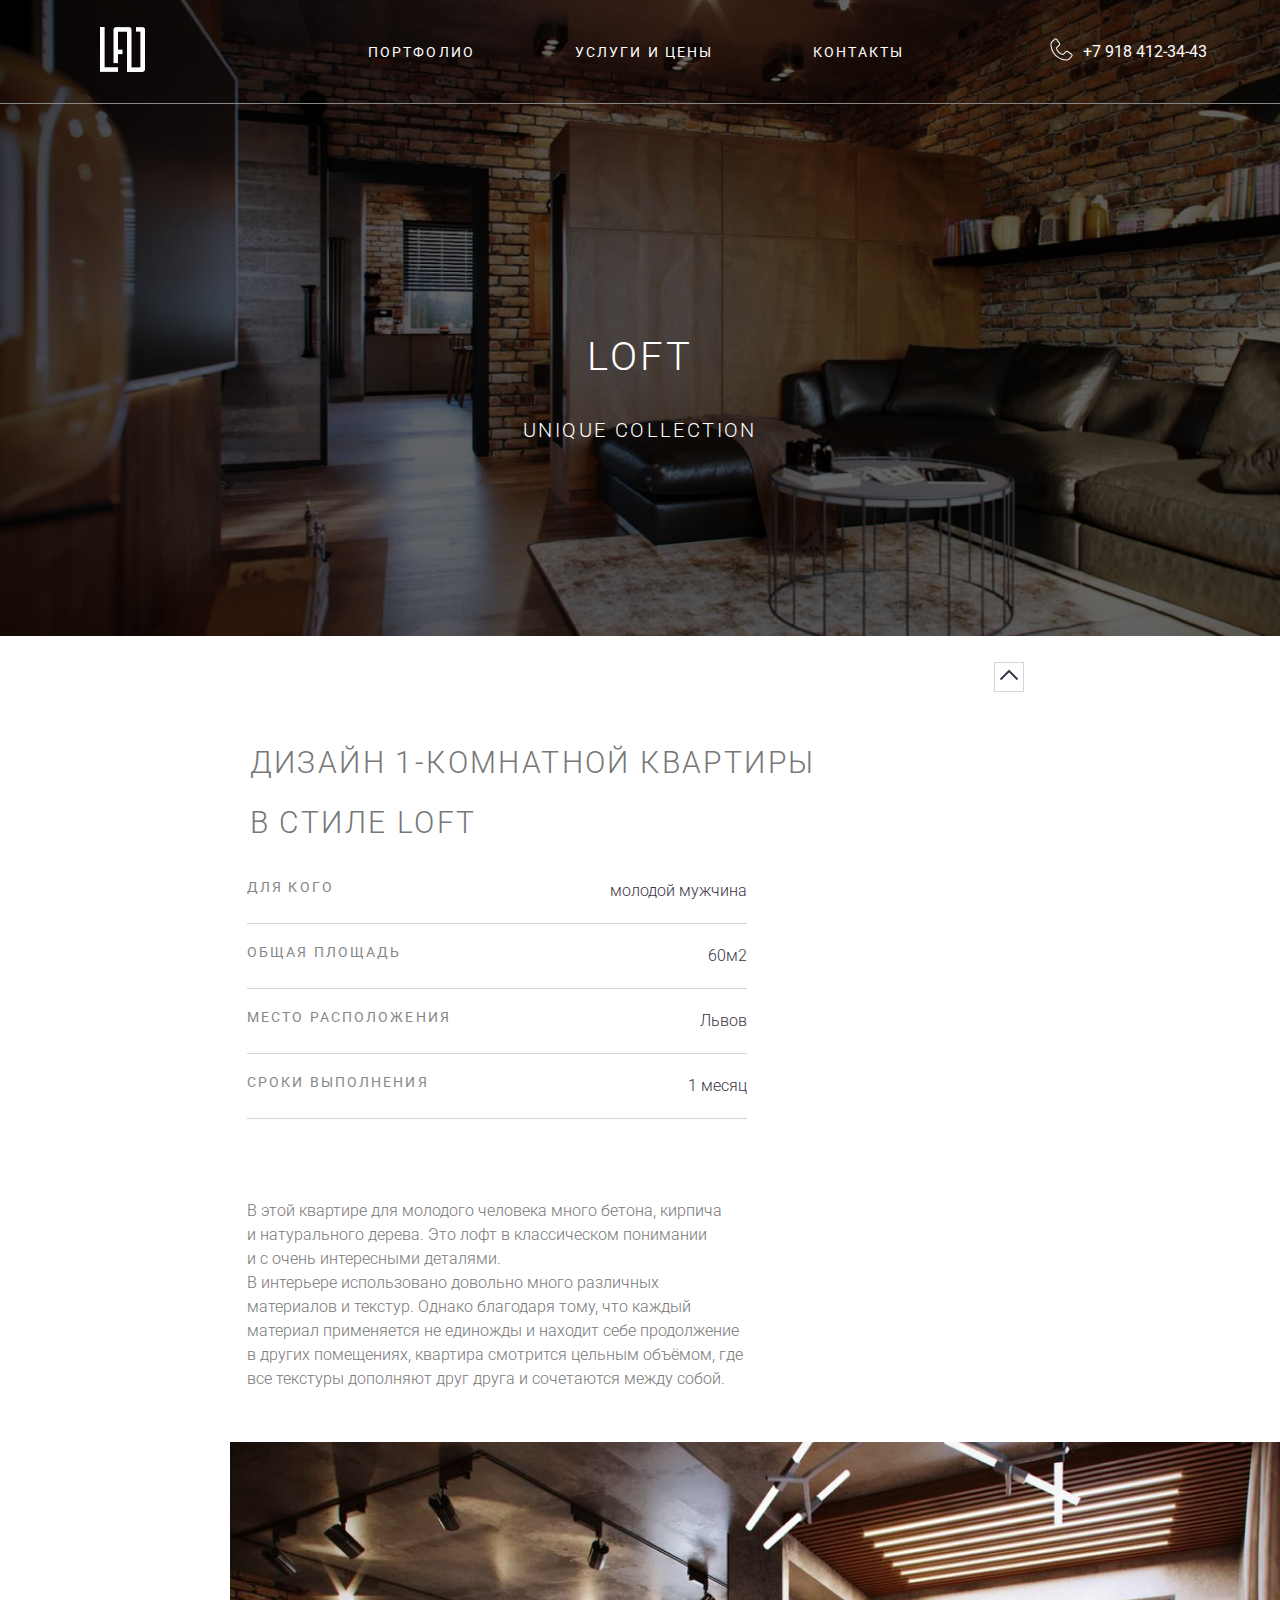
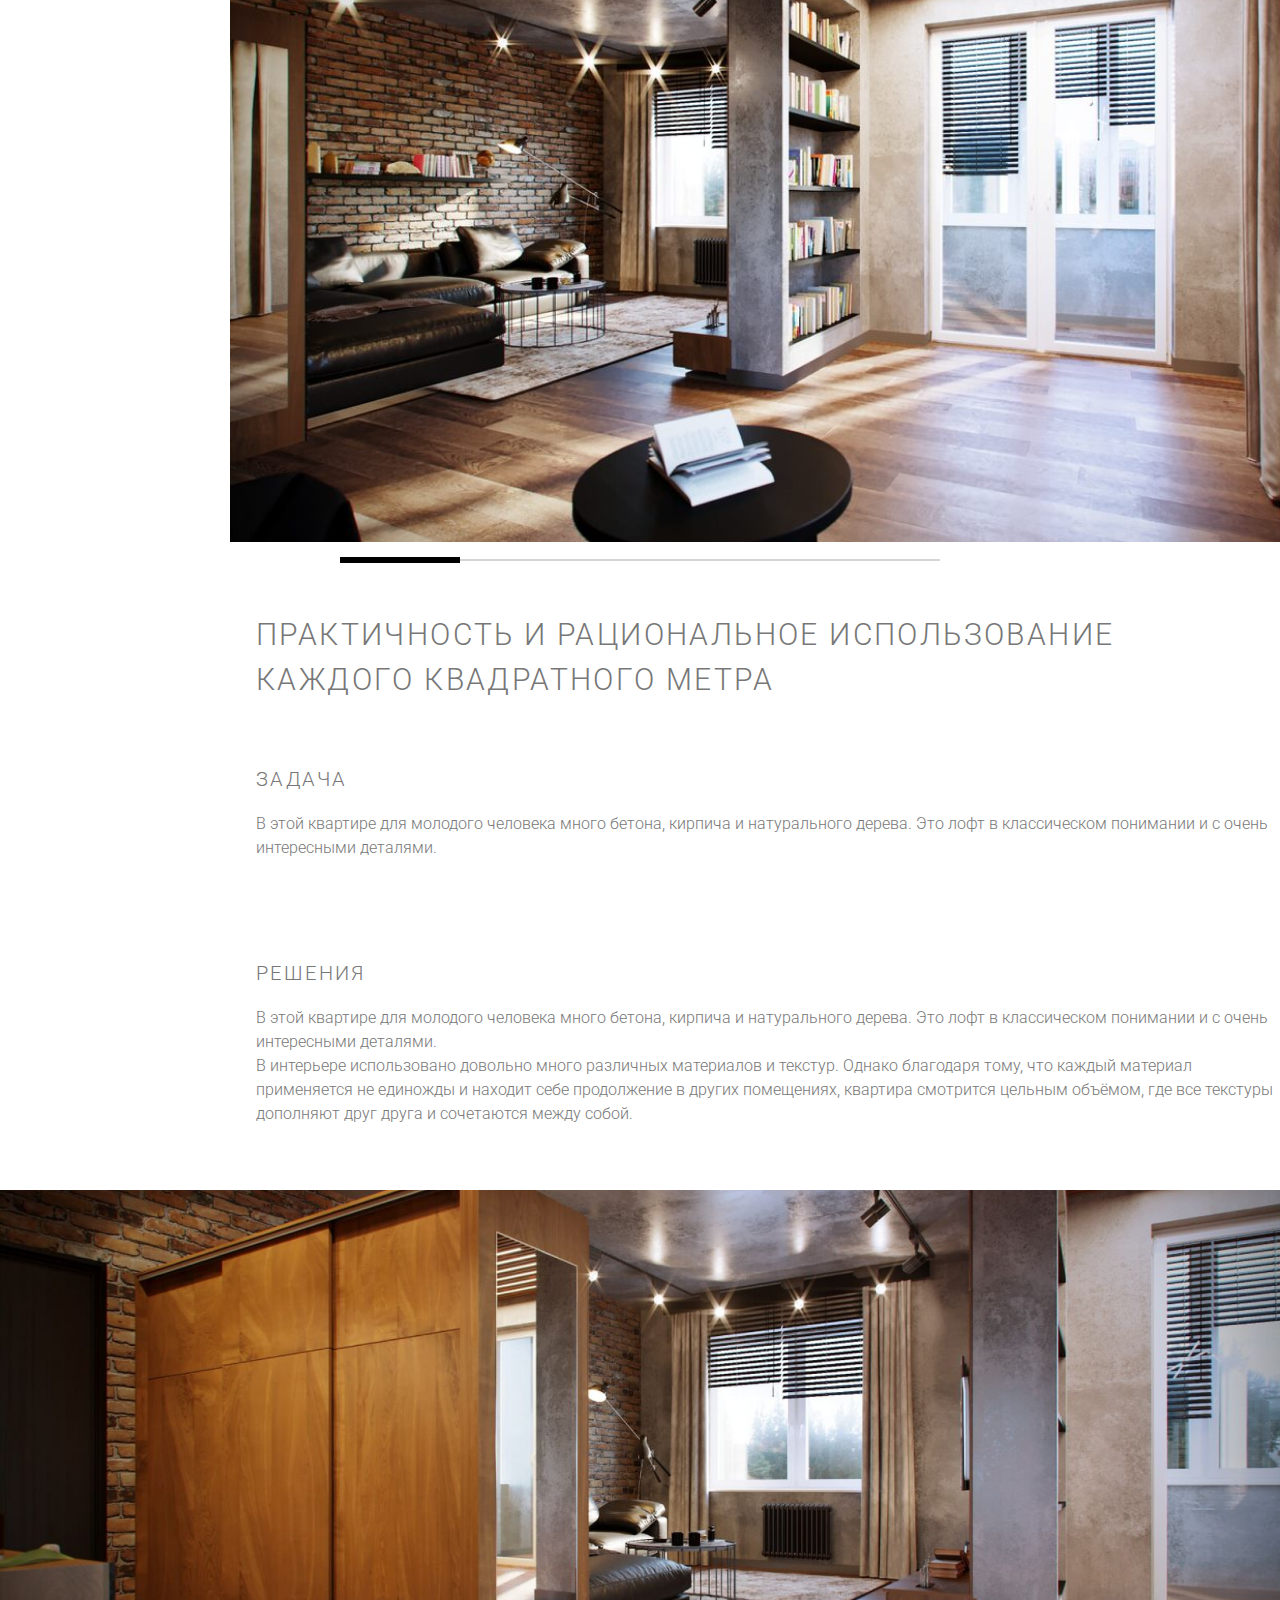
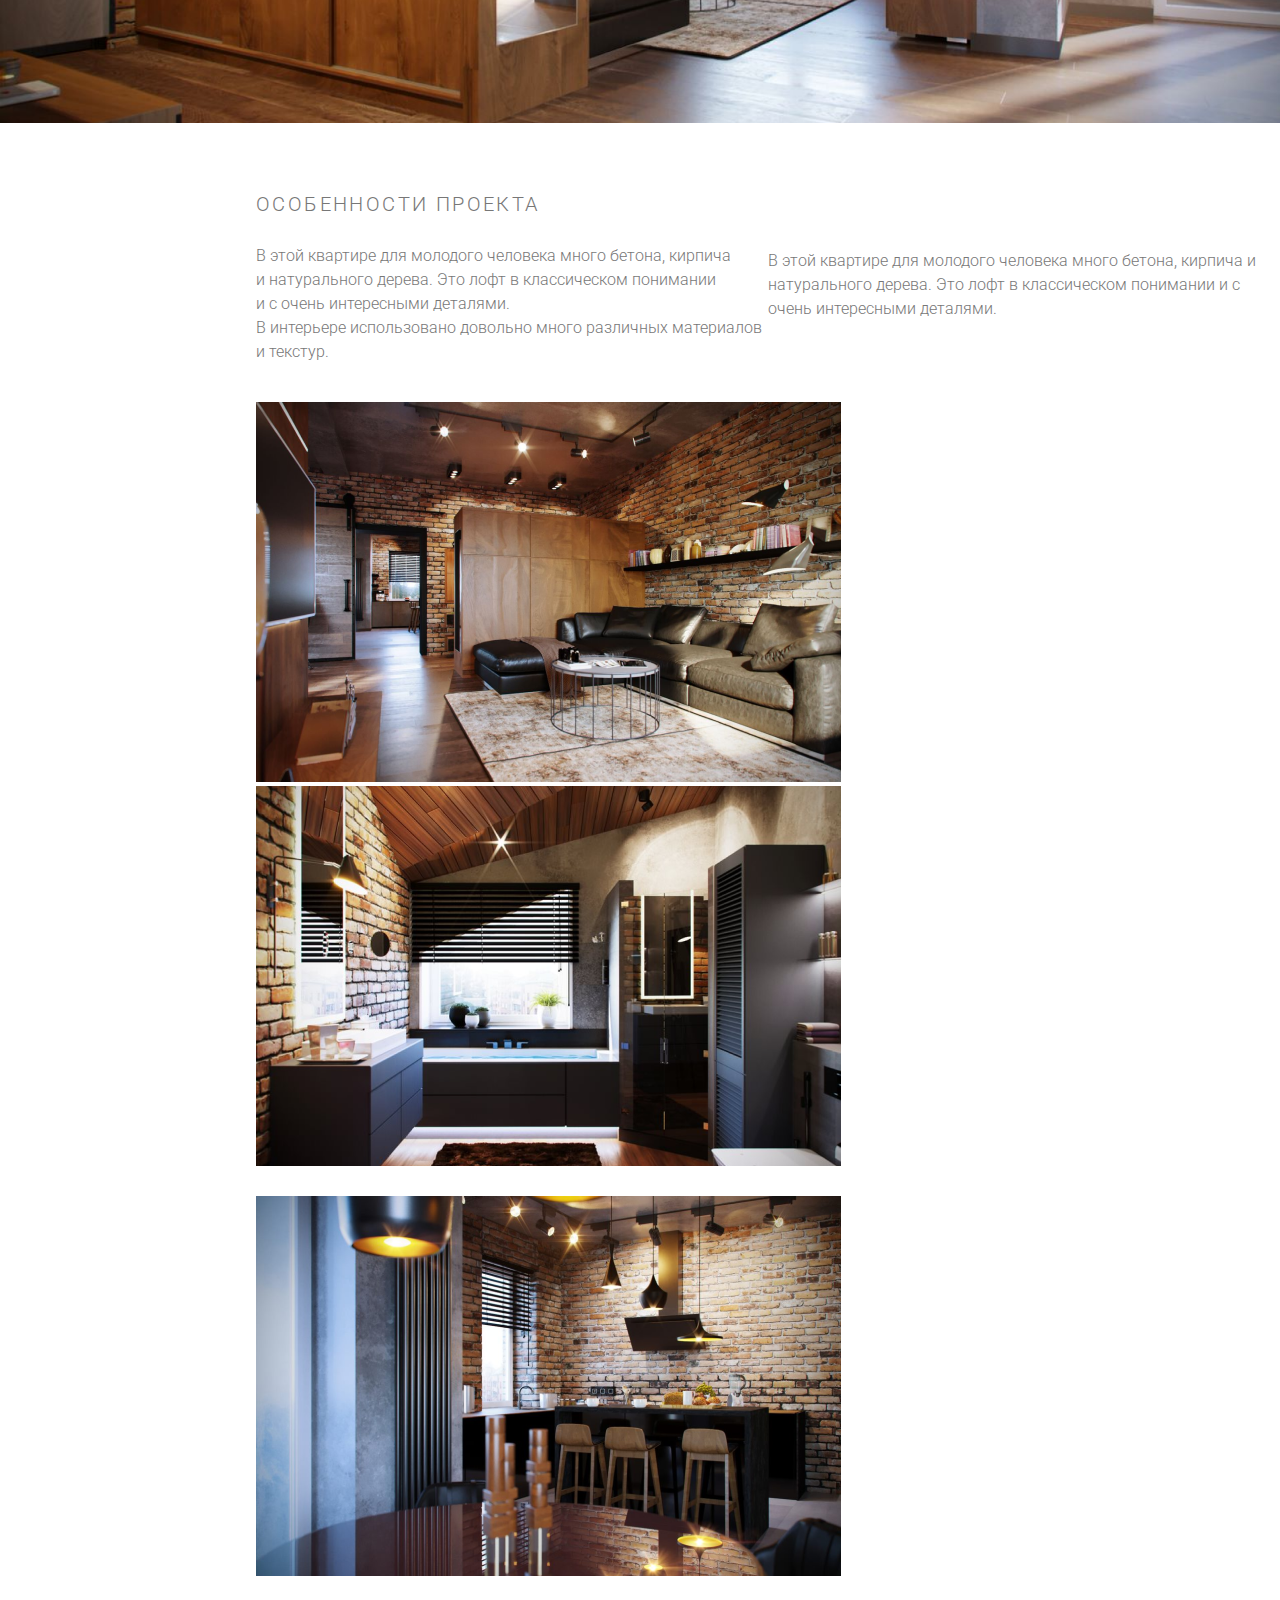
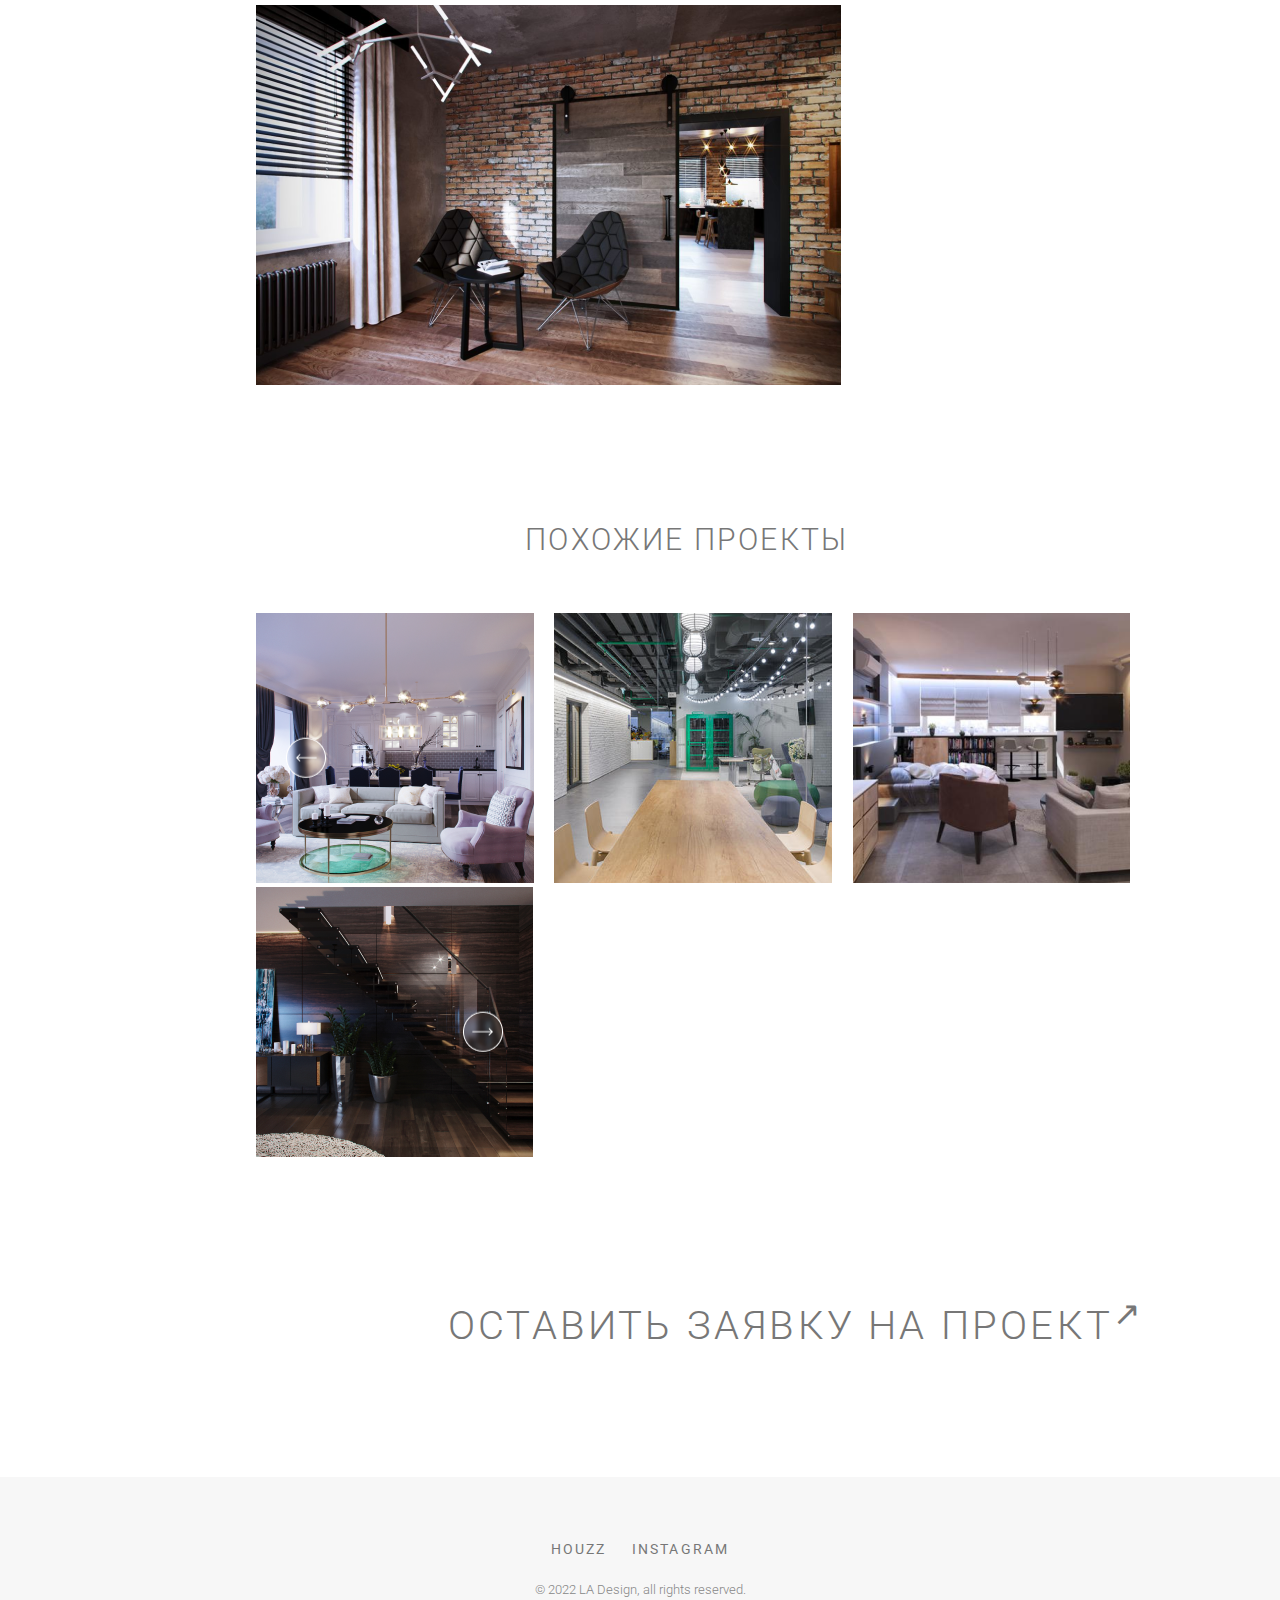
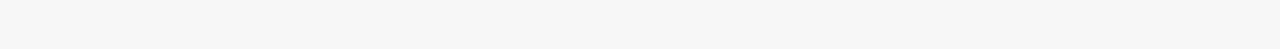
==== commit ace65db2: "full site" ====
--- a/index.html
+++ b/index.html
@@ -1,157 +1,156 @@
-<!DOCTYPE html>
-<html lang="en">
-<head>
-    <meta charset="UTF-8">
-    <title>Figma-Flex-maket</title>
-    <link rel="preconnect" href="https://fonts.googleapis.com">
-<link rel="preconnect" href="https://fonts.gstatic.com" crossorigin>
-<link href="https://fonts.googleapis.com/css2?family=Roboto&display=swap" rel="stylesheet">
-    <link rel="stylesheet" href="style.css">
-</head>
-<body>
-    <div class="form closed">
-    <div class="paranza"></div>
-    <div class="fore-close">
-        <button type="button" class="close"><img src="close.png"></button>
-
-    </div>
-
-        <div class="window">
-            <p>оставьте свои контакты. Мы свяжемся с вами и осбудим ваш проект</p>
-            <div class="contact-us">
-                <div class="input">
-                    <input type="text" class="vvod" placeholder="Ваше имя">
-                </div>
-                <div class="input">
-                    <input type="tel" class="vvod" placeholder="Ващ телефон">
-                </div>
-            </div>
-            <div class="button-send">
-                <div class="send">
-                    <button>Отправить</button>
-                </div>
-                <div class="agreement">
-                    Нажимая на кнопку, я даю <a href="agreement">согласие на обработку персональных данных</a>
-                </div>
-            </div>
-        </div>
-     
-    </div>
-    <header>
-        <section class="wallpaper">
-            <div class="home"></div>
-            <img src="home.png" class="home" >
-            <div class="menu">
-                <div class="item-1"><a><img src="logo.png" class="logo"></a></div>
-                <div class="item-2">
-                    <div class="initem-1"><a href="portfolio">портфолио</a></div>
-                    <div class="initem-2"><a href="services">услуги и цены</a></div>
-                    <div class="initem-3"><a href="contacts">контакты</a></div>
-                </div>
-                <div class="item-3">
-                    <div class="initem3-1"><img src="phone.png"></div>
-                    <div class="initem3-1"><a href="+7 918 412-34-43">+7 918 412-34-43</a></div>
-                </div>
-            </div>
-            <div class="main-word">
-            <p class="loft">Loft</p>
-            <p class="unique">Unique collection</p>
-        </div>
-        </section>
-    </header>
-    <section class="specification">
-        <div class="button-up">
-            <button><a href="header"><img src="up.png"></a></button>
-        </div>
-        <div class="design">
-             <p>Дизайн 1-комнатной квартиры<br> в стиле loft</p>
-        </div>
-        <!-- 1 -->
-        <div class="description">
-            <div class="items-1">
-                <div class="kriterii">
-                    <div class="fonts">для кого</div>
-                    <div class="fonts-2">молодой мужчина</div>
-                </div>
-                <div class="kriterii">
-                    <div class="fonts">общая площадь</div>
-                    <div class="fonts-2">60м2</div>
-                </div>
-                <div class="kriterii">
-                    <div class="fonts">место расположения</div>
-                    <div class="fonts-2">Львов</div>
-                </div>
-                <div class="kriterii">
-                    <div class="fonts">сроки выполнения</div>
-                    <div class="fonts-2">1 месяц</div>
-                </div>
-
-            </div>
-            <div class="items-2">
-                <div class="item-21">В этой квартире для молодого человека много бетона, кирпича и натурального дерева. Это лофт в классическом понимании и с очень интересными деталями.<br>
-                    В интерьере использовано довольно много различных материалов и текстур. Однако благодаря тому, что каждый материал применяется не единожды и находит себе продолжение в других помещениях, квартира смотрится цельным объёмом, где все текстуры дополняют друг друга и сочетаются между собой.</div>
-            </div>
-        </div>
-        <!-- 2 -->
-        <img src="inter.png" class="inter-png">
-        <div class="line">
-            <button class="slider-control"></button>
-            <div class="slider-line"></div>
-        </div>
-        <p class="zagolovok">практичность и рациональное использование каждого квадратного метра</p>
-        <div class="tasks_solution">
-            <div class="tasks"><p>задача</p><br><span class="intasks">В этой квартире для молодого человека много бетона, кирпича и натурального дерева. Это лофт в классическом понимании и с очень интересными деталями.</span></div>
-            <div class="solution"><p>решения</p><br><span class="insolution">В этой квартире для молодого человека много бетона, кирпича и натурального дерева. Это лофт в классическом понимании и с очень интересными деталями.<br>
-                В интерьере использовано довольно много различных материалов и текстур. Однако благодаря тому, что каждый материал применяется не единожды и находит себе продолжение в других помещениях, квартира смотрится цельным объёмом, где все текстуры дополняют друг друга и сочетаются между собой.</span></div>
-        </div>
-        <img src="shkaf.png" class="shkaf">
-        <p class="pros">особенности проекта</p>
-        <div class="pros-p">
-            <div class="pros-1">В этой квартире для молодого человека много бетона, кирпича и натурального дерева. Это лофт в классическом понимании и с очень интересными деталями.<br>
-                В интерьере использовано довольно много различных материалов и текстур.</div>
-            <div class="pros-2">В этой квартире для молодого человека много бетона, кирпича и натурального дерева. Это лофт в классическом понимании и с очень интересными деталями.</div>
-        </div>
-        <div class="block">
-                <div class="block-1"><img src="block-1.png"></div>
-                <div class="block-2"><img src="block-2.png"></div>
-                <div class="block-3"><img src="block-3.png"></div>
-                <div class="block-4"><img src="block-4.png"></div>
-        </div>
-        <p class="similar-projects">похожие проекты</p>
-        <div class="pictures">
-            <div class="pic-1"><img src="pic-1.png"><button class="b1"><img src="button.png"></button></div>
-            <div class="pic-2"><img src="pic-2.png"></div>
-            <div class="pic-3"><img src="pic-3.png"></div>
-            <div class="pic-4"><img src="pic-4.png"><button class="b2"><img src="button2.png"></button></div>
-    </div>
-    <div class="application">
-    <p class="pre-footer"><a href="a">оставить заявку на проект<sup>↗</sup></a></p>
-</div>
-</section>
-<footer>
-    <div class="links">
-        <div class="link-1"><a href="https://www.houzz.ru/">houzz</a></div>
-        <div class="link-1"><a href="https://www.instagram.com/mnzl_lexei/">instagram</a></div>
-    </div>
-    <p class="ccc">© 2022 LA Design, all rights reserved.</p>
-</footer>
-<script>
-    const form = document.querySelector('.form');
-    const openButton = document.querySelector('.application');
-    const closeButton = document.querySelector('.close')
-
-    openButton.addEventListener('click', (event) => {
-        event.preventDefault();
-        form.classList.remove('closed');
-        form.classList.add('opened');
-    } )
-
-    closeButton.addEventListener('click', (event) => {
-        form.classList.remove('opened');
-        form.classList.add('closed');
-    } )
-
-
-</script>
-</body>
-</html>
+<!DOCTYPE html>
+<html lang="en">
+<head>
+    <meta charset="UTF-8">
+    <title>Figma-Flex-maket</title>
+    <link rel="preconnect" href="https://fonts.googleapis.com">
+<link rel="preconnect" href="https://fonts.gstatic.com" crossorigin>
+<link href="https://fonts.googleapis.com/css2?family=Roboto&display=swap" rel="stylesheet">
+    <link rel="stylesheet" href="style.css">
+</head>
+<body>
+    <div class="form closed">
+    <div class="paranza"></div>
+    <div class="fore-close">
+        <button type="button" class="close"><img src="close.png"></button>
+    </div>
+
+        <div class="window">
+            <p>оставьте свои контакты. Мы свяжемся с вами и осбудим ваш проект</p>
+            <div class="contact-us">
+                <div class="input">
+                    <input type="text" class="vvod" placeholder="Ваше имя">
+                </div>
+                <div class="input">
+                    <input type="tel" class="vvod" placeholder="Ваш телефон">
+                </div>
+            </div>
+            <div class="button-send">
+                <div class="send">
+                    <button>Отправить</button>
+                </div>
+                <div class="agreement">
+                    Нажимая на кнопку, я даю <a href="agreement">согласие на обработку персональных данных</a>
+                </div>
+            </div>
+        </div>
+     
+    </div>
+    <header>
+        <section class="wallpaper">
+            <div class="home">
+            <!-- <img src="home.png" class="home" > -->
+            <div class="menu">
+                <div class="item-1"><a><img src="logo.png" class="logo"></a></div>
+                <div class="item-2">
+                    <div class="initem-1"><a href="portfolio">портфолио</a></div>
+                    <div class="initem-2"><a href="services">услуги и цены</a></div>
+                    <div class="initem-3"><a href="contacts">контакты</a></div>
+                </div>
+                <div class="item-3">
+                    <div class="initem3-1"><img src="phone.png"></div>
+                    <div class="initem3-1"><a href="+7 918 412-34-43">+7 918 412-34-43</a></div>
+                </div>
+            </div>
+            <div class="main-word">
+            <p class="loft">Loft</p>
+            <p class="unique">Unique collection</p>
+        </div>
+         </div>
+        </section>
+    </header>
+    <section class="specification">
+        <div class="button-up">
+            <button><a href="header"><img src="up.png"></a></button>
+        </div>
+        <div class="design">
+             <p>Дизайн 1-комнатной квартиры<br> в стиле loft</p>
+        </div>
+        <!-- 1 -->
+        <div class="description">
+            <div class="items-1">
+                <div class="kriterii">
+                    <div class="fonts">для кого</div>
+                    <div class="fonts-2">молодой мужчина</div>
+                </div>
+                <div class="kriterii">
+                    <div class="fonts">общая площадь</div>
+                    <div class="fonts-2">60м2</div>
+                </div>
+                <div class="kriterii">
+                    <div class="fonts">место расположения</div>
+                    <div class="fonts-2">Львов</div>
+                </div>
+                <div class="kriterii">
+                    <div class="fonts">сроки выполнения</div>
+                    <div class="fonts-2">1 месяц</div>
+                </div>
+
+            </div>
+            <div class="items-2">
+                <div class="item-21">В этой квартире для молодого человека много бетона, кирпича и натурального дерева. Это лофт в классическом понимании и с очень интересными деталями.<br>
+                    В интерьере использовано довольно много различных материалов и текстур. Однако благодаря тому, что каждый материал применяется не единожды и находит себе продолжение в других помещениях, квартира смотрится цельным объёмом, где все текстуры дополняют друг друга и сочетаются между собой.</div>
+            </div>
+        </div>
+        <!-- 2 -->
+        <img src="inter.png" class="inter-png">
+        <div class="line">
+            <button class="slider-control"></button>
+            <div class="slider-line"></div>
+        </div>
+        <p class="zagolovok">практичность и рациональное использование каждого квадратного метра</p>
+        <div class="tasks_solution">
+            <div class="tasks"><p>задача</p><br><span class="intasks">В этой квартире для молодого человека много бетона, кирпича и натурального дерева. Это лофт в классическом понимании и с очень интересными деталями.</span></div>
+            <div class="solution"><p>решения</p><br><span class="insolution">В этой квартире для молодого человека много бетона, кирпича и натурального дерева. Это лофт в классическом понимании и с очень интересными деталями.<br>
+                В интерьере использовано довольно много различных материалов и текстур. Однако благодаря тому, что каждый материал применяется не единожды и находит себе продолжение в других помещениях, квартира смотрится цельным объёмом, где все текстуры дополняют друг друга и сочетаются между собой.</span></div>
+        </div>
+        <img src="shkaf.png" class="shkaf">
+        <p class="pros">особенности проекта</p>
+        <div class="pros-p">
+            <div class="pros-1">В этой квартире для молодого человека много бетона, кирпича и натурального дерева. Это лофт в классическом понимании и с очень интересными деталями.<br>
+                В интерьере использовано довольно много различных материалов и текстур.</div>
+            <div class="pros-2">В этой квартире для молодого человека много бетона, кирпича и натурального дерева. Это лофт в классическом понимании и с очень интересными деталями.</div>
+        </div>
+        <div class="block">
+                <div class="block-1"><img src="block-1.png"></div>
+                <div class="block-2"><img src="block-2.png"></div>
+                <div class="block-3"><img src="block-3.png"></div>
+                <div class="block-4"><img src="block-4.png"></div>
+        </div>
+        <p class="similar-projects">похожие проекты</p>
+        <div class="pictures">
+            <div class="pic-1"><img src="pic-1.png"><button class="b1"><img src="button.png"></button></div>
+            <div class="pic-2"><img src="pic-2.png"></div>
+            <div class="pic-3"><img src="pic-3.png"></div>
+            <div class="pic-4"><img src="pic-4.png"><button class="b2"><img src="button2.png"></button></div>
+    </div>
+    <div class="application">
+    <p class="pre-footer"><a href="a">оставить заявку на проект<sup>↗</sup></a></p>
+</div>
+</section>
+<footer>
+    <div class="links">
+        <div class="link-1"><a href="https://www.houzz.ru/">houzz</a></div>
+        <div class="link-1"><a href="https://www.instagram.com/mnzl_lexei/">instagram</a></div>
+    </div>
+    <p class="ccc">© 2022 LA Design, all rights reserved.</p>
+</footer>
+<!-- скрипт -->
+<script>
+    const form = document.querySelector('.form');
+    const openButton = document.querySelector('.application');
+    const closeButton = document.querySelector('.close')
+
+    openButton.addEventListener('click', (event) => {
+        event.preventDefault();
+        form.classList.remove('closed');
+        form.classList.add('opened');
+    } )
+
+    closeButton.addEventListener('click', (event) => {
+        form.classList.remove('opened');
+        form.classList.add('closed');
+    } )
+</script>
+</body>
+</html>
--- a/style.css
+++ b/style.css
@@ -1,506 +1,544 @@
-*{
-    padding: 0;
-    margin: 0;
-}
-body{
-    position: relative;
-    font-size: 16px;
-    font-weight: normal;
-    font-family: "Roboto", sans-serif;
-}
-.paranza{
-    position: absolute;
-    top: 0;
-    bottom: 0;
-    left: 0;
-    right: 0;
-    z-index: 1;
-    background-color: rgba(0, 0, 0, 0.6);
-}
-.close{
-    position: absolute;
-    width: 22px;
-    height: 22px;
-    z-index: 2;
-    background: none;
-    border: none;
-    top: 0%;
-    left: 97.3%;
-    cursor: pointer;
-}
-.fore-close{
-    /* background-color: red; */
-    position: fixed;
-    z-index: 1;
-    width: 800px;
-    height: 420px;
-    top: 50%;
-    left: 50%;
-    margin-left: -400px;
-    margin-top: -210px;
-}
-.window{
-    position: fixed;
-    width: 800px;
-    height: 360px;
-    background-color: white;
-    top: 50%;
-    left: 50%;
-    margin-left: -400px;
-    margin-top: -180px;
-    z-index: 2;
-}
-.window p{
-    color: #777777;
-    font-weight: 300;
-    font-size: 27px;
-    line-height: 45px;
-    letter-spacing: 0.08em;
-    text-transform: uppercase;
-    max-width: 730px;
-    width: 100%;
-    padding-top: 50px;
-    padding-left: 50px;
-}
-.contact-us{
-    display: flex;
-    margin-left: -8px;
-    padding-top: 40px;
-}
-.contact-us :nth-child(1){
-    margin-left: 30px;
-}
-.input input{
-    width: 335px;
-    border: none;
-    border-bottom: 1px solid grey;
-    padding-bottom: 10px;
-    outline: none;
-}
-.button-send{
-    display: flex;
-    padding-top: 40px;
-    padding-left: 50px;
-}
-/* случай, когда нужно вставить картинку в псевдоэлемент */
-.send button::after{
-    content: url(/strelka1.png);
-    padding-left: 5px;
-}
-.send button{
-    width: 228px;
-    height: 60px;
-    background-color: #393246;
-    color: white;
-    font-weight: 400;
-    font-size: 14px;
-    line-height: 16px;
-    letter-spacing: 0.15em;
-    text-transform: uppercase;
-    border: none;
-    cursor: pointer;
-}
-.agreement{
-    font-weight: 300;
-    font-size: 13px;
-    line-height: 15px;
-    color: #878787;
-    padding-left: 34px;
-    padding-top: 15px;
-    max-width: 350px;
-}
-.agreement a{
-    font-weight: 300;
-    font-size: 13px;
-    line-height: 15px;
-    color: #878787;
-}
-
-.wallpaper{
-    min-height: 636px;
-    /* box-sizing: border-box; было отключено*/
-    /* способ задать картинку в бекграунд */
-    /* background-position: center;
-    background-repeat: no-repeat;
-    background-size: cover;
-    background-color: #000;
-    background-image: url(home.png);
-    filter: brightness(40%); */
-}
-.home{
-    /* задает затенение на картинку */
-    filter: brightness(40%);
-    position: absolute;
-    /* max-width: 2420px; было выключено */
-    width: 100%;
-    max-height: 636px;
-    height: 100%;
-    background-color: rgba(0, 0, 0, 0.805);
-}
-.menu{
-    border-bottom: 0.5px solid #878787;
-    position: relative;
-    min-height: 100px;
-    display: flex;
-    justify-content: space-around;
-    align-items: center;
-}
-.menu a{
-    color: white;
-    text-decoration: none;
-}
-.item-1{
-    align-self: flex-start;
-    padding: 27px;
-}
-.item-2{
-    text-transform: uppercase;
-    font-weight: 400;
-    font-size: 14px;
-    line-height: 16px;
-    letter-spacing: 0.15em;
-    color: white;
-    display: flex;
-    justify-content: space-around;
-    gap:50px;
-}
-.item-2 a{
-    padding-left: 50px;
-}
-.item-3 {
-    display: flex;
-    align-items: center;
-    gap: 10px;
-    color: white;
-}
-.logo{
-    cursor: pointer;
-}
-.main-word{
-    display: flex;
-    flex-direction: column;
-    position: relative;
-    color: white;
-    text-align: center;
-    height: 532px;
-    /* background-color: green; */
-    justify-content: center;
-    /* padding-top: 15%; */
-}
-.loft{
-    line-height: 3;
-    font-size: 40px;
-    text-transform: uppercase;
-    font-weight: 300;
-    letter-spacing: 0.08em;
-}
-.unique{
-    font-weight: 300;
-    font-size: 20px;
-    line-height: 27px;
-    letter-spacing: 0.12em;
-    text-transform: uppercase;
-}
-.button-up{
-    position: relative;
-    display: flex;
-    justify-content: flex-end;
-    padding-right: 20%;
-    padding-top: 2%;
-}
-.button-up button{
-    background: none;
-    border: none;
-}
-
-
-.design{
-    display: flex;
-    align-items: center;
-    padding-top: 3%;
-    padding-left: 19.5%;
-}
-.design p{
-    color: #777777;
-    font-weight: 300;
-    font-size: 30px;
-    line-height: 2;
-    text-transform: uppercase;
-    letter-spacing: 0.08em;
-}
-/* 1 */
-.description{
-    /* background-color: red; */
-    display: flex;
-    margin-left: 19.3%;
-    margin-top: 2%;
-    gap: 50px;
-    flex-wrap: wrap;
-}
-.items-1{
-    /* background-color: green; */
-    max-width: 500px;
-    width: 100%;
-}
-
-.kriterii{
-    /* background-color: red; */
-    display: flex;
-    justify-content: space-between;
-    width: 100%;
-    border-bottom: 1px solid #D5D5D5;
-    padding-bottom: 20px;
-    margin-bottom: 20px;
-}
-.fonts{
-    color: #878787;
-    font-weight: 400;
-    font-size: 14px;
-    line-height: 16px;
-    letter-spacing: 0.15em;
-    text-transform: uppercase;
-}
-.fonts-2{
-    color: #393246;
-    font-weight: 300;
-    font-size: 16px;
-    line-height: 24px;
-}
-
-.items-2{
-    display: flex;
-    max-width: 500px;
-    width: 100%;
-}
-.item-21{
-    line-height: 24px;
-    color: #777777;
-    padding-top: 10px;
-    font-size: 16px;
-    font-weight: 300;
-    max-width: 500px;
-    width: 100%;
-}
-/* 2 */
-.inter-png{
-    margin-top: 4%;
-    margin-left: 18%;
-    max-width: 100%;
-    left: auto;
-    padding-bottom: 1%;
-}
-@media screen and (max-width:850px){
-    .inter-png{
-        max-width: 750px;
-        margin-left: 4%;
-    }
-}   
-
-.line{
-   width: 600px;
-   position: relative;
-   margin: 0 auto;
-}
-.slider-line{
-border: 1px solid #D5D5D5;
-}
-.slider-control{
-    width: 120px;
-    position: absolute;
-    border: 3px solid black;
-    padding: 0;
-    background-color: none;
-    left: 0;
-    top: 50%;
-    transform: translateY(-50%);
-}
-
-@media screen and (max-width:850px){
-    .line{
-        margin-left: 5%;
-    }
-}   
-.zagolovok{
-    color: #777777;
-    text-transform:uppercase;
-    font-weight: 300;
-    font-size: 30px;
-    line-height: 45px;
-    letter-spacing: 0.08em;
-    max-width: 1000px;
-    margin-left:20% ;
-    margin-top: 2%;
-    padding-top: 2%;
-}
-.tasks_solution{
-    display: flex;
-    margin-left: 20%;
-    max-width: 1170px;
-    gap: 100px;
-    padding-top: 5%;
-}
-.tasks p, .solution p{
-    min-width: 500px;
-    font-weight: 300;
-    font-size: 20px;
-    line-height: 27px;
-    letter-spacing: 0.12em;
-    text-transform: uppercase;
-    color: #777777
-    
-}
-.intasks, .insolution{
-    color: #777777;
-    font-weight: 300;
-    font-size: 16px;
-    line-height: 24px;
-}
-
-@media screen and (max-width: 850px){
-    .tasks_solution{
-        flex-wrap: wrap;
-    }
-}
-
-.shkaf{
-    margin-top: 5%;
-    max-width: 100%;
-}
-.pros{
-    color: #777777;
-    font-weight: 300;
-    font-size: 20px;
-    line-height: 27px;
-    letter-spacing: 0.12em;
-    text-transform: uppercase;
-    margin-left: 20%;
-    margin-top: 5%;
-    padding-bottom: 2%;
-}
-.pros-p{
-    display: flex;
-    max-width: 1170px;
-    margin-left: 20%;
-    margin-bottom: 3%;
-}
-.pros-1{
-    font-weight: 300;
-    font-size: 16px;
-    line-height: 24px;
-    color: #777777;
-}
-.pros-2{
-    font-weight: 300;
-    font-size: 16px;
-    line-height: 24px;
-    color: #777777;
-    padding-top: 0.5%;
-}
-.block{
-    display: flex;
-    flex-direction: row;
-    flex-wrap: wrap;
-    max-width: 1270px;
-    margin-left: 20%;
-    gap: 3%;
-}
-.block-3, .block-4{
-    padding-top: 2.5%;
-}
-.similar-projects{
-    color: #777777;
-    font-weight: 300;
-    font-size: 30px;
-    line-height: 45px;
-    letter-spacing: 0.08em;
-    text-transform: uppercase;
-    margin-left: 41% ;
-    padding-top: 10%;
-}
-.pictures{
-    display: flex;
-    gap: 2%;
-    margin-left: 20%;
-    padding-top: 4%;
-    flex-wrap: wrap;
-}
-
-.b1{
-    position: absolute;
-/* позволяет прикрепить в люои месте элементЮ которй будет корректно отображаться во всех масштабах */
-    transform: translate(-620%, 290%);
-    cursor: pointer;
-    background: none;
-    border: none;
-    
-}
-.b2{
-    position: absolute;
-    transform: translate(-175%, 290%);
-    cursor: pointer;
-    background:none;
-    border: none;
-}
-.pre-footer{
-    color: #777777;
-    font-weight: 300;
-    font-size: 40px;
-    line-height: 47px;
-    letter-spacing: 0.08em;
-    text-transform: uppercase;
-    margin: 10% 0 10% 35%;
-}
-.pre-footer a{
-    color: #777777;
-    text-decoration: none;
-}
-
-footer{
-    background-color: #F7F7F7;
-    width: 100%;
-}
-.links{
-    display: flex;
-    justify-content: center;
-    gap: 2%;
-    padding-top: 5%;
-    padding-bottom: 2%;
-}
-.link-1{
-    font-weight: 400;
-    font-size: 14px;
-    line-height: 16px;
-    letter-spacing: 0.15em;
-    text-transform: uppercase;
-}
-.link-1 a{
-    text-decoration: none;
-    color: #777777;
-}
-.ccc{
-    color: #878787;
-    font-weight: 300;
-    font-size: 13px;
-    line-height: 15px;
-    text-align: center;
-    padding-bottom: 4%;
-}
-
-
-.opened{
-    display: block;
-}
-
-.closed{
-    display: none;
-}
-
-
-
-
-
-/* псевдоэлементы. Нужны для внедрения контента без использования html */
-/* .loft::before{
-    content: "yo";
-    color: red;
-} */
+*{
+    padding: 0;
+    margin: 0;
+}
+body{
+    position: relative;
+    font-size: 16px;
+    font-weight: normal;
+    font-family: "Roboto", sans-serif;
+}
+.paranza{
+    position: absolute;
+    top: 0;
+    bottom: 0;
+    left: 0;
+    right: 0;
+    z-index: 1;
+    background-color: rgba(0, 0, 0, 0.6);
+}
+.close{
+    position: absolute;
+    width: 22px;
+    height: 22px;
+    z-index: 2;
+    background: none;
+    border: none;
+    top: 0%;
+    left: 97.3%;
+    cursor: pointer;
+    transition: 1s;
+}
+
+.close:hover{
+    transform: rotateZ(90deg);
+}
+.fore-close{
+    /* background-color: red; */
+    position: fixed;
+    z-index: 1;
+    width: 800px;
+    height: 420px;
+    top: 50%;
+    left: 50%;
+    margin-left: -400px;
+    margin-top: -210px;
+}
+.window{
+    position: fixed;
+    width: 800px;
+    height: 360px;
+    background-color: white;
+    top: 50%;
+    left: 50%;
+    margin-left: -400px;
+    margin-top: -180px;
+    z-index: 2;
+}
+.window p{
+    color: #777777;
+    font-weight: 300;
+    font-size: 27px;
+    line-height: 45px;
+    letter-spacing: 0.08em;
+    text-transform: uppercase;
+    max-width: 730px;
+    width: 100%;
+    padding-top: 50px;
+    padding-left: 50px;
+}
+.contact-us{
+    display: flex;
+    margin-left: -8px;
+    padding-top: 40px;
+}
+.contact-us :nth-child(1){
+    margin-left: 30px;
+}
+.input input{
+    width: 335px;
+    border: none;
+    border-bottom: 1px solid grey;
+    padding-bottom: 10px;
+    outline: none;
+}
+.button-send{
+    display: flex;
+    padding-top: 40px;
+    padding-left: 50px;
+}
+/* случай, когда нужно вставить картинку в псевдоэлемент */
+.send button::after{
+    content: url(/strelka1.png);
+    padding-left: 5px;
+}
+.send button{
+    width: 228px;
+    height: 60px;
+    background-color: #393246;
+    color: white;
+    font-weight: 400;
+    font-size: 14px;
+    line-height: 16px;
+    letter-spacing: 0.15em;
+    text-transform: uppercase;
+    border: none;
+    cursor: pointer;
+}
+.agreement{
+    font-weight: 300;
+    font-size: 13px;
+    line-height: 15px;
+    color: #878787;
+    padding-left: 34px;
+    padding-top: 15px;
+    max-width: 350px;
+}
+.agreement a{
+    font-weight: 300;
+    font-size: 13px;
+    line-height: 15px;
+    color: #878787;
+}
+
+.wallpaper{
+    position: relative;
+    min-height: 636px;
+    /* box-sizing: border-box; было отключено*/
+    /* способ задать картинку в бекграунд */
+    /* background-position: center; */
+    /* background-repeat: no-repeat; */
+    /* background-size: cover; */
+    /* background-color: #000; */
+    /* background-image: url(home.png); */
+    /* filter: brightness(40%); */
+}
+.home{
+    position: relative;
+    background-image: url(home.png);
+    background-size: cover;
+    background-repeat: no-repeat;
+    /* задает затенение на картинку */
+    /* filter: brightness(40%); */
+    /* position: relative; */
+    /* max-width: 2420px; было выключено */
+    width: 100%;
+    max-height: 800px;
+    height: 100%;
+    /* background-color: rgba(0, 0, 0, 0.805); */
+}
+/* Задает темный фон */
+.home::before{
+    position: absolute;
+    content: "";
+    background: rgba(0, 0, 0, 0.6);
+    top: 0;
+    left: 0;
+    bottom: 0;
+    right: 0;
+}
+
+.menu{
+    border-bottom: 0.5px solid #878787;
+    position: relative;
+    min-height: 100px;
+    display: flex;
+    justify-content: space-around;
+    align-items: center;
+}
+.menu a{
+    color: white;
+    text-decoration: none;
+}
+.item-1{
+    align-self: flex-start;
+    padding: 27px;
+}
+.item-2{
+    text-transform: uppercase;
+    font-weight: 400;
+    font-size: 14px;
+    line-height: 16px;
+    letter-spacing: 0.15em;
+    color: white;
+    display: flex;
+    justify-content: space-around;
+    gap:50px;
+}
+
+@media screen and (max-width:950px) {
+    .item-2{
+        gap: 0px;
+    }
+    
+}
+
+.item-2 a{
+    padding-left: 50px;
+}
+.item-3 {
+    display: flex;
+    align-items: center;
+    gap: 10px;
+    color: white;
+}
+.logo{
+    cursor: pointer;
+}
+.main-word{
+    display: flex;
+    flex-direction: column;
+    position: relative;
+    color: white;
+    text-align: center;
+    height: 532px;
+    /* background-color: green; */
+    justify-content: center;
+    /* padding-top: 15%; */
+}
+.loft{
+    line-height: 3;
+    font-size: 40px;
+    text-transform: uppercase;
+    font-weight: 300;
+    letter-spacing: 0.08em;
+}
+.unique{
+    font-weight: 300;
+    font-size: 20px;
+    line-height: 27px;
+    letter-spacing: 0.12em;
+    text-transform: uppercase;
+}
+.button-up{
+    position: relative;
+    display: flex;
+    justify-content: flex-end;
+    padding-right: 20%;
+    padding-top: 2%;
+}
+.button-up button{
+    background: none;
+    border: none;
+}
+
+.design{
+    display: flex;
+    align-items: center;
+    padding-top: 3%;
+    padding-left: 19.5%;
+}
+.design p{
+    color: #777777;
+    font-weight: 300;
+    font-size: 30px;
+    line-height: 2;
+    text-transform: uppercase;
+    letter-spacing: 0.08em;
+}
+/* 1 */
+.description{
+    /* background-color: red; */
+    display: flex;
+    margin-left: 19.3%;
+    margin-top: 2%;
+    gap: 50px;
+    flex-wrap: wrap;
+}
+.items-1{
+    /* background-color: green; */
+    max-width: 500px;
+    width: 100%;
+}
+
+.kriterii{
+    /* background-color: red; */
+    display: flex;
+    justify-content: space-between;
+    width: 100%;
+    border-bottom: 1px solid #D5D5D5;
+    padding-bottom: 20px;
+    margin-bottom: 20px;
+}
+.fonts{
+    color: #878787;
+    font-weight: 400;
+    font-size: 14px;
+    line-height: 16px;
+    letter-spacing: 0.15em;
+    text-transform: uppercase;
+}
+.fonts-2{
+    color: #393246;
+    font-weight: 300;
+    font-size: 16px;
+    line-height: 24px;
+}
+
+.items-2{
+    display: flex;
+    max-width: 500px;
+    width: 100%;
+}
+.item-21{
+    line-height: 24px;
+    color: #777777;
+    padding-top: 10px;
+    font-size: 16px;
+    font-weight: 300;
+    max-width: 500px;
+    width: 100%;
+}
+/* 2 */
+.inter-png{
+    margin-top: 4%;
+    margin-left: 18%;
+    max-width: 1200px;
+    width: 100%;
+    left: auto;
+    padding-bottom: 1%;
+}
+@media screen and (max-width:950px){
+    .inter-png{
+        max-width: 800px;
+        margin-left: 3%;
+    }
+}   
+
+.line{
+   width: 600px;
+   position: relative;
+   margin: 0 auto;
+}
+.slider-line{
+border: 1px solid #D5D5D5;
+}
+.slider-control{
+    width: 120px;
+    position: absolute;
+    border: 3px solid black;
+    padding: 0;
+    background-color: none;
+    left: 0;
+    top: 50%;
+    transform: translateY(-50%);
+}
+
+@media screen and (max-width:850px){
+    .line{
+        margin-left: 5%;
+    }
+}   
+.zagolovok{
+    color: #777777;
+    text-transform:uppercase;
+    font-weight: 300;
+    font-size: 30px;
+    line-height: 45px;
+    letter-spacing: 0.08em;
+    max-width: 1000px;
+    margin-left:20% ;
+    margin-top: 2%;
+    padding-top: 2%;
+}
+.tasks_solution{
+    display: flex;
+    flex-wrap: wrap;
+    margin-left: 20%;
+    max-width: 1170px;
+    gap: 100px;
+    padding-top: 5%;
+}
+.tasks p, .solution p{
+    min-width: 500px;
+    font-weight: 300;
+    font-size: 20px;
+    line-height: 27px;
+    letter-spacing: 0.12em;
+    text-transform: uppercase;
+    color: #777777
+    
+}
+.intasks, .insolution{
+    color: #777777;
+    font-weight: 300;
+    font-size: 16px;
+    line-height: 24px;
+}
+
+@media screen and (max-width: 850px){
+    .tasks_solution{
+        flex-wrap: wrap;
+    }
+}
+
+.shkaf{
+    margin-top: 5%;
+    max-width: 100%;
+}
+.pros{
+    color: #777777;
+    font-weight: 300;
+    font-size: 20px;
+    line-height: 27px;
+    letter-spacing: 0.12em;
+    text-transform: uppercase;
+    margin-left: 20%;
+    margin-top: 5%;
+    padding-bottom: 2%;
+}
+.pros-p{
+    display: flex;
+    max-width: 1170px;
+    margin-left: 20%;
+    margin-bottom: 3%;
+}
+.pros-1{
+    font-weight: 300;
+    font-size: 16px;
+    line-height: 24px;
+    color: #777777;
+}
+.pros-2{
+    font-weight: 300;
+    font-size: 16px;
+    line-height: 24px;
+    color: #777777;
+    padding-top: 0.5%;
+}
+.block{
+    display: flex;
+    flex-direction: row;
+    flex-wrap: wrap;
+    max-width: 1270px;
+    margin-left: 20%;
+    gap: 3%;
+}
+.block-3, .block-4{
+    padding-top: 2.5%;
+}
+.similar-projects{
+    color: #777777;
+    font-weight: 300;
+    font-size: 30px;
+    line-height: 45px;
+    letter-spacing: 0.08em;
+    text-transform: uppercase;
+    margin-left: 41% ;
+    padding-top: 10%;
+}
+.pictures{
+    display: flex;
+    gap: 2%;
+    margin-left: 20%;
+    padding-top: 4%;
+    flex-wrap: wrap;
+}
+
+.b1{
+    position: absolute;
+/* позволяет прикрепить в люои месте элементЮ которй будет корректно отображаться во всех масштабах */
+    transform: translate(-620%, 290%);
+    cursor: pointer;
+    background: none;
+    border: none;
+    
+}
+.b2{
+    position: absolute;
+    transform: translate(-175%, 290%);
+    cursor: pointer;
+    background:none;
+    border: none;
+}
+.pre-footer{
+    color: #777777;
+    font-weight: 300;
+    font-size: 40px;
+    line-height: 47px;
+    letter-spacing: 0.08em;
+    text-transform: uppercase;
+    margin: 10% 0 10% 35%;
+}
+.pre-footer a{
+    color: #777777;
+    text-decoration: none;
+}
+
+footer{
+    background-color: #F7F7F7;
+    width: 100%;
+}
+.links{
+    display: flex;
+    justify-content: center;
+    gap: 2%;
+    padding-top: 5%;
+    padding-bottom: 2%;
+}
+.link-1{
+    font-weight: 400;
+    font-size: 14px;
+    line-height: 16px;
+    letter-spacing: 0.15em;
+    text-transform: uppercase;
+}
+.link-1 a{
+    text-decoration: none;
+    color: #777777;
+}
+.ccc{
+    color: #878787;
+    font-weight: 300;
+    font-size: 13px;
+    line-height: 15px;
+    text-align: center;
+    padding-bottom: 4%;
+}
+
+
+.opened{
+    display: block;
+}
+
+.closed{
+    display: none;
+}
+
+.send:hover{
+    filter:opacity(94%);
+}
+
+.vvod:hover{
+    /* border-bottom: 2px solid #878787; */
+    font-weight: 600;
+}
+
+
+
+
+/* псевдоэлементы. Нужны для внедрения контента без использования html */
+/* .loft::before{
+    content: "yo";
+    color: red;
+} */
